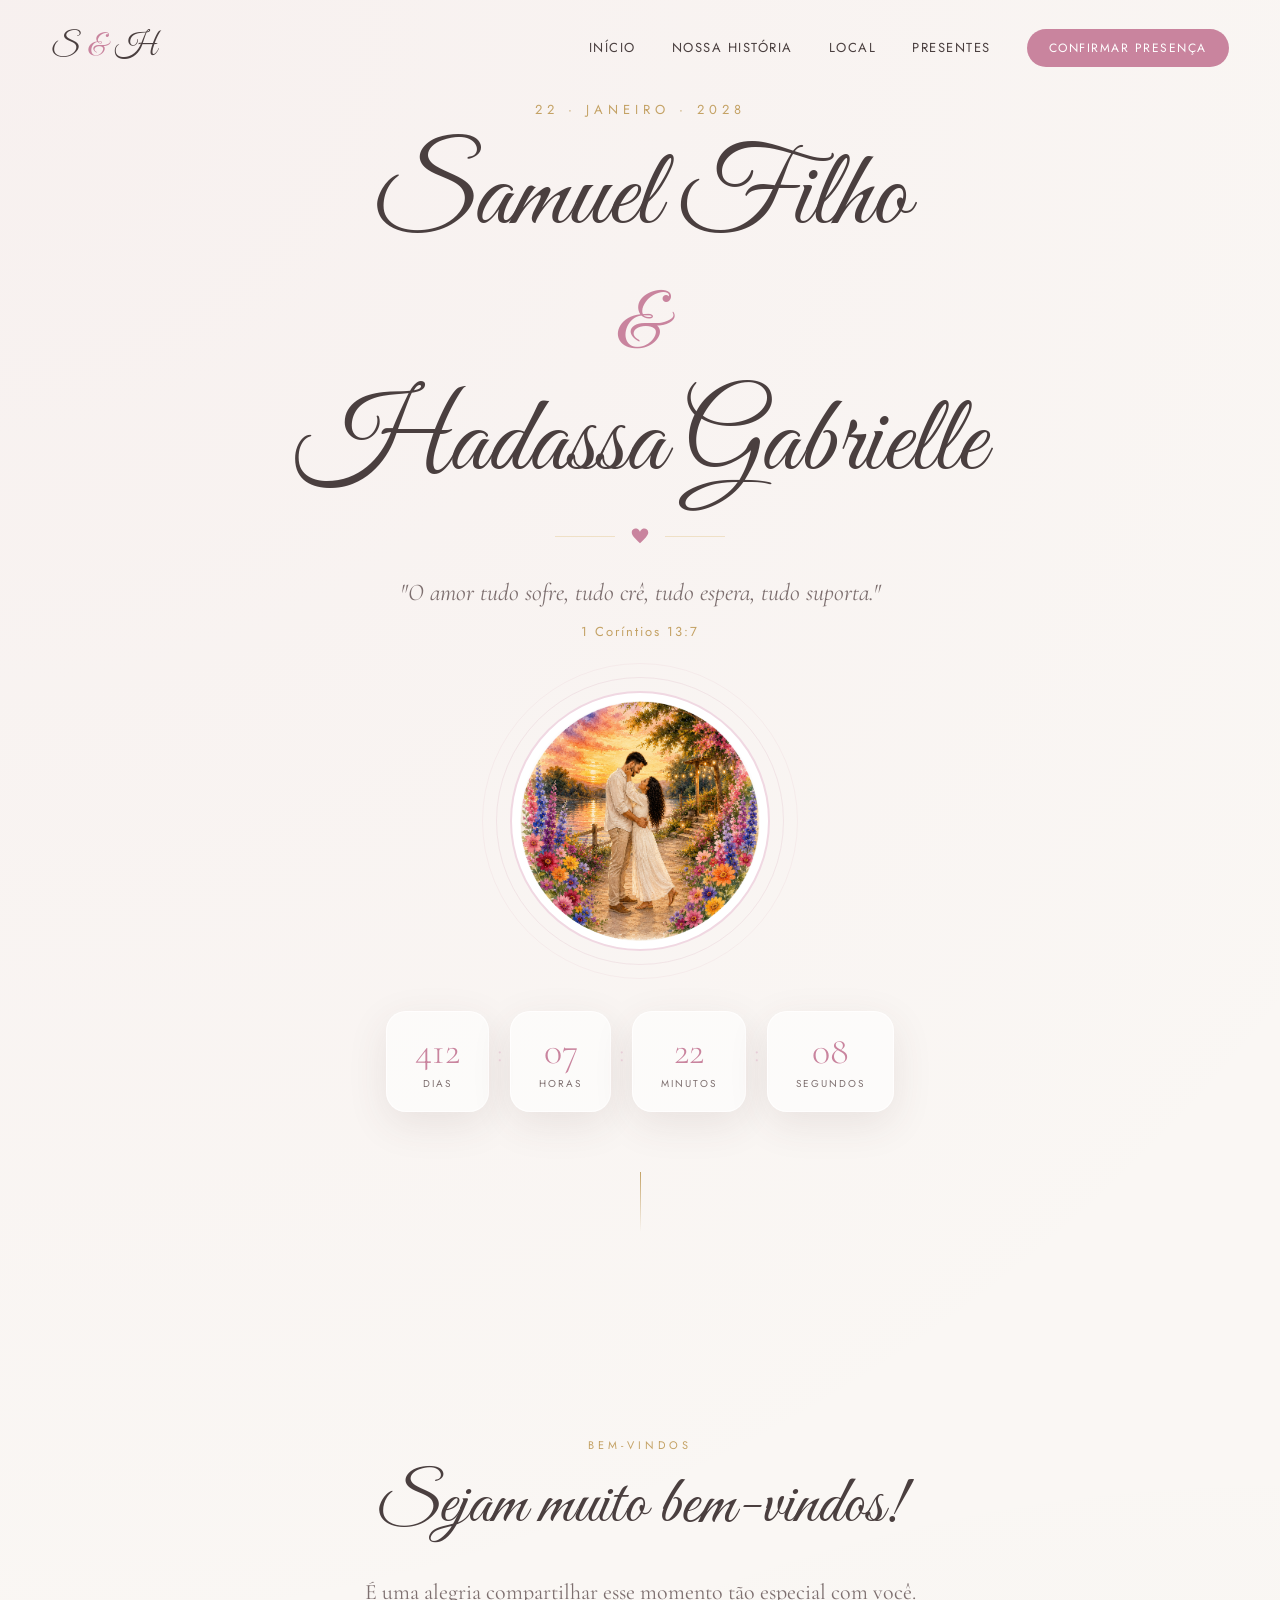
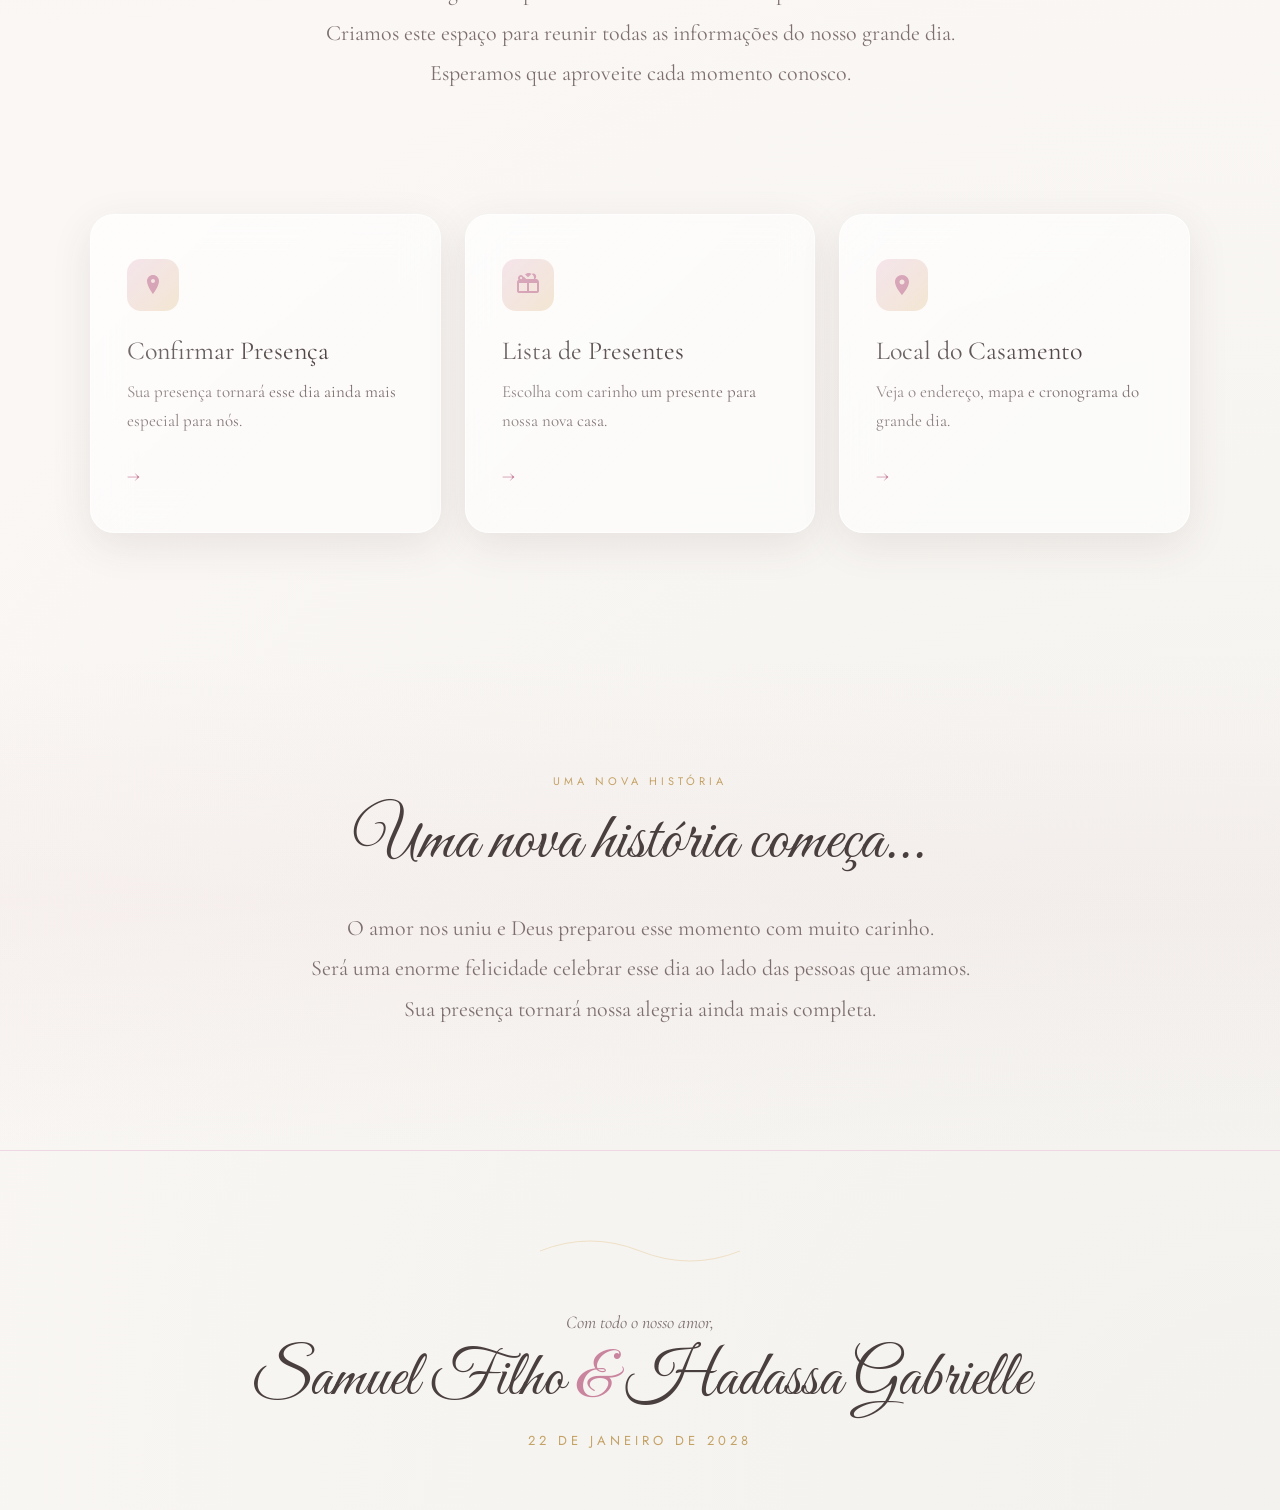
==== index.html @ ec699e52 "Enviar novo site" ====
<!DOCTYPE html>
<html lang="pt-BR">
<head>
  <meta charset="UTF-8">
  <meta name="viewport" content="width=device-width, initial-scale=1.0">
  <title>Samuel Filho & Hadassa Gabrielle · 22.01.2028</title>
  <meta name="description" content="Casamento de Samuel Filho e Hadassa Gabrielle — 22 de Janeiro de 2028">
  <link rel="preconnect" href="https://fonts.googleapis.com">
  <link rel="preconnect" href="https://fonts.gstatic.com" crossorigin>
  <link href="https://fonts.googleapis.com/css2?family=Cormorant+Garamond:ital,wght@0,300;0,400;0,500;0,600;1,300;1,400&family=Great+Vibes&family=Jost:wght@300;400;500&display=swap" rel="stylesheet">
  <link rel="stylesheet" href="style.css">
</head>
<body>

  <!-- LOADER -->
  <div id="loader">
    <div class="loader-inner">
      <svg class="loader-ring" viewBox="0 0 80 80"><circle cx="40" cy="40" r="34"/></svg>
      <div class="loader-monogram">S <span>&</span> H</div>
    </div>
  </div>

  <!-- NAV -->
  <nav id="navbar">
    <div class="nav-container">
      <div class="nav-logo">S <span>&</span> H</div>
      <ul class="nav-links">
        <li><a href="#inicio">Início</a></li>
        <li><a href="#nossa-historia">Nossa História</a></li>
        <li><a href="local.html">Local</a></li>
        <li><a href="presentes.html">Presentes</a></li>
        <li><a href="https://noivos.casar.com/samuel-e-hadassa/#/rsvp" target="_blank" class="nav-cta">Confirmar Presença</a></li>
      </ul>
      <button class="nav-toggle" id="navToggle" aria-label="Menu">
        <span></span><span></span><span></span>
      </button>
    </div>
  </nav>

  <!-- MOBILE MENU -->
  <div class="mobile-menu" id="mobileMenu">
    <a href="#inicio" onclick="closeMobile()">Início</a>
    <a href="#nossa-historia" onclick="closeMobile()">Nossa História</a>
    <a href="local.html">Local</a>
    <a href="presentes.html">Presentes</a>
    <a href="https://noivos.casar.com/samuel-e-hadassa/#/rsvp" target="_blank" class="mobile-cta">Confirmar Presença</a>
  </div>

  <!-- HERO -->
  <section class="hero" id="inicio">
    <div class="hero-bg">
      <div class="hero-petals" id="petals"></div>
    </div>
    <div class="hero-content">
      <p class="hero-eyebrow reveal">22 · Janeiro · 2028</p>
      <h1 class="hero-title reveal-delay-1">
        <span class="hero-name">Samuel Filho</span>
        <span class="amp">&</span>
        <span class="hero-name">Hadassa Gabrielle</span>
      </h1>
      <div class="hero-divider reveal-delay-2">
        <span></span><svg viewBox="0 0 24 24"><path d="M12 21.593c-5.63-5.539-11-10.297-11-14.402 0-3.791 3.068-5.191 5.281-5.191 1.312 0 4.151.501 5.719 4.457 1.59-3.968 4.464-4.447 5.726-4.447 2.54 0 5.274 1.621 5.274 5.181 0 4.069-5.136 8.625-11 14.402z"/></svg><span></span>
      </div>
      <p class="hero-verse reveal-delay-3">
        "O amor tudo sofre, tudo crê, tudo espera, tudo suporta."
      </p>
      <p class="hero-ref reveal-delay-3">1 Coríntios 13:7</p>

      <div class="hero-photo reveal-delay-2">
        <div class="photo-frame">
          <img src="assets/casal-aquarela.png" alt="Samuel e Hadassa">
        </div>
        <div class="photo-ring photo-ring-1"></div>
        <div class="photo-ring photo-ring-2"></div>
      </div>

      <div class="countdown reveal-delay-4">
        <div class="count-item">
          <span id="days">000</span>
          <small>Dias</small>
        </div>
        <div class="count-sep">:</div>
        <div class="count-item">
          <span id="hours">00</span>
          <small>Horas</small>
        </div>
        <div class="count-sep">:</div>
        <div class="count-item">
          <span id="minutes">00</span>
          <small>Minutos</small>
        </div>
        <div class="count-sep">:</div>
        <div class="count-item">
          <span id="seconds">00</span>
          <small>Segundos</small>
        </div>
      </div>

      <a href="#nossa-historia" class="scroll-hint" aria-label="Rolar para baixo">
        <div class="scroll-line"></div>
      </a>
    </div>
  </section>

  <!-- BOAS VINDAS -->
  <section class="welcome" id="nossa-historia">
    <div class="container">
      <div class="section-label reveal">Bem-vindos</div>
      <h2 class="section-title reveal">Sejam muito bem-vindos!</h2>
      <p class="section-text reveal">
        É uma alegria compartilhar esse momento tão especial com você.<br>
        Criamos este espaço para reunir todas as informações do nosso grande dia.<br>
        Esperamos que aproveite cada momento conosco.
      </p>
    </div>
  </section>

  <!-- CARDS -->
  <section class="cards-section">
    <div class="container">
      <div class="cards-grid">

        <a href="https://noivos.casar.com/samuel-e-hadassa/#/rsvp" target="_blank" class="glass-card reveal">
          <div class="glass-card-icon">
            <svg viewBox="0 0 24 24"><path d="M12 2C8.686 2 6 4.686 6 8c0 5.25 6 13 6 13s6-7.75 6-13c0-3.314-2.686-6-6-6zm0 8c-1.104 0-2-.896-2-2s.896-2 2-2 2 .896 2 2-.896 2-2 2z"/></svg>
          </div>
          <h3>Confirmar Presença</h3>
          <p>Sua presença tornará esse dia ainda mais especial para nós.</p>
          <div class="glass-card-arrow">→</div>
        </a>

        <a href="presentes.html" class="glass-card reveal">
          <div class="glass-card-icon">
            <svg viewBox="0 0 24 24"><path d="M20 6h-2.18c.07-.44.18-.88.18-1.36C18 2.533 15.467 0 12.727 0c-1.364 0-2.636.545-3.636 1.455L12 4.364l2.909-2.909c.636-.636 1.545-1 2.455-.909 1.727.182 3 1.636 2.818 3.455-.09.909-.546 1.636-1.182 2H10.2C9.6 5.2 9 4.8 8.4 4.2L7.2 3.6C6.8 2.8 6 2 5.091 2 3.364 2 2 3.364 2 5.091c0 .636.182 1.182.545 1.636C1.636 7.273 1 8.182 1 9.273V18c0 1.1.9 2 2 2h18c1.1 0 2-.9 2-2V9.273c0-1.6-1.273-3.09-3-3.273zM5.091 4c.636 0 1.09.455 1.09 1.09S5.727 6.18 5.09 6.18 4 5.727 4 5.09 4.455 4 5.09 4zM11 18H3v-8h8v8zm10 0h-8v-8h8v8z"/></svg>
          </div>
          <h3>Lista de Presentes</h3>
          <p>Escolha com carinho um presente para nossa nova casa.</p>
          <div class="glass-card-arrow">→</div>
        </a>

        <a href="local.html" class="glass-card reveal">
          <div class="glass-card-icon">
            <svg viewBox="0 0 24 24"><path d="M12 2C8.13 2 5 5.13 5 9c0 5.25 7 13 7 13s7-7.75 7-13c0-3.87-3.13-7-7-7zm0 9.5c-1.38 0-2.5-1.12-2.5-2.5s1.12-2.5 2.5-2.5 2.5 1.12 2.5 2.5-1.12 2.5-2.5 2.5z"/></svg>
          </div>
          <h3>Local do Casamento</h3>
          <p>Veja o endereço, mapa e cronograma do grande dia.</p>
          <div class="glass-card-arrow">→</div>
        </a>

      </div>
    </div>
  </section>

  <!-- MENSAGEM FINAL -->
  <section class="message-section">
    <div class="container">
      <div class="message-inner reveal">
        <div class="section-label">Uma nova história</div>
        <h2 class="section-title">Uma nova história começa...</h2>
        <p class="section-text">
          O amor nos uniu e Deus preparou esse momento com muito carinho.<br>
          Será uma enorme felicidade celebrar esse dia ao lado das pessoas que amamos.<br>
          Sua presença tornará nossa alegria ainda mais completa.
        </p>
      </div>
    </div>
  </section>

  <!-- FOOTER -->
  <footer class="site-footer">
    <div class="footer-ornament">
      <svg viewBox="0 0 200 40" preserveAspectRatio="none"><path d="M0 20 Q50 0 100 20 Q150 40 200 20" stroke="currentColor" fill="none" stroke-width="1"/></svg>
    </div>
    <div class="container">
      <p class="footer-love">Com todo o nosso amor,</p>
      <h2 class="footer-names">
        Samuel Filho <span>&</span> Hadassa Gabrielle
      </h2>
      <p class="footer-date">22 de Janeiro de 2028</p>
    </div>
  </footer>

  <!-- BACK TO TOP -->
  <button id="topButton" aria-label="Voltar ao topo">
    <svg viewBox="0 0 24 24"><path d="M7.41 15.41L12 10.83l4.59 4.58L18 14l-6-6-6 6z"/></svg>
  </button>

  <script src="script.js"></script>
</body>
</html>
---- style.css ----
/* ================================================
   SAMUEL FILHO & HADASSA GABRIELLE
   Design: Premium Wedding — Glass Nav Edition
   Palette: Ivory · Blush · Champagne · Sage
================================================ */

:root {
  --ivory:    #faf7f4;
  --blush:    #c9849e;
  --blush-lt: #f0d8e2;
  --champ:    #c4a265;
  --champ-lt: #efe0c6;
  --sage:     #7a9e8e;
  --text:     #4a3f3f;
  --text-lt:  #7d6f6f;
  --white:    #ffffff;
  --shadow-s: 0 4px 20px rgba(90,60,60,.07);
  --shadow-m: 0 12px 40px rgba(90,60,60,.10);
  --shadow-l: 0 24px 60px rgba(90,60,60,.14);
  --glass-bg: rgba(255,255,255,.55);
  --glass-bd: rgba(255,255,255,.75);
  --blur: blur(18px);
  --r: 20px;
  --font-display: 'Great Vibes', cursive;
  --font-serif:   'Cormorant Garamond', serif;
  --font-sans:    'Jost', sans-serif;
}

*, *::before, *::after { margin:0; padding:0; box-sizing:border-box; }
html { scroll-behavior:smooth; }

body {
  background: var(--ivory);
  background-image:
    radial-gradient(circle at 0% 0%, rgba(201,132,158,.06) 0%, transparent 50%),
    radial-gradient(circle at 100% 100%, rgba(122,158,142,.06) 0%, transparent 50%);
  font-family: var(--font-serif);
  color: var(--text);
  overflow-x: hidden;
}

.container { width:92%; max-width:1100px; margin:auto; }

/* ──────────────── SCROLLBAR ──────────────── */
::-webkit-scrollbar { width:6px; }
::-webkit-scrollbar-track { background:var(--ivory); }
::-webkit-scrollbar-thumb { background:var(--blush); border-radius:6px; }

/* ──────────────── LOADER ──────────────── */
#loader {
  position: fixed;
  inset: 0;
  background: var(--ivory);
  display: flex;
  align-items: center;
  justify-content: center;
  z-index: 99999;
  transition: opacity .7s ease, visibility .7s ease;
}
#loader.hidden { opacity:0; visibility:hidden; }

.loader-inner { position:relative; display:flex; align-items:center; justify-content:center; }

.loader-ring {
  position: absolute;
  width: 100px;
  height: 100px;
  animation: spin 2s linear infinite;
}
.loader-ring circle {
  fill: none;
  stroke: var(--blush);
  stroke-width: 1.5;
  stroke-dasharray: 130;
  stroke-dashoffset: 100;
  stroke-linecap: round;
}
@keyframes spin { to { transform:rotate(360deg); } }

.loader-monogram {
  font-family: var(--font-display);
  font-size: 28px;
  color: var(--text);
  letter-spacing: 2px;
}
.loader-monogram span { color:var(--blush); }

/* ──────────────── NAV ──────────────── */
#navbar {
  position: fixed;
  top: 0;
  left: 0;
  right: 0;
  z-index: 1000;
  padding: 28px 0;
  transition: padding .4s ease, background .4s ease, backdrop-filter .4s ease, box-shadow .4s ease, border-bottom .4s ease;
}
#navbar.scrolled {
  padding: 14px 0;
  background: rgba(250,247,244,.72);
  backdrop-filter: var(--blur);
  -webkit-backdrop-filter: var(--blur);
  border-bottom: 1px solid rgba(201,132,158,.15);
  box-shadow: 0 2px 24px rgba(90,60,60,.08);
}

.nav-container {
  width:92%; max-width:1200px; margin:auto;
  display:flex; align-items:center; justify-content:space-between;
}
.nav-logo {
  font-family: var(--font-display);
  font-size: 30px;
  color: var(--text);
  letter-spacing: 2px;
  text-decoration: none;
  transition: color .3s;
}
.nav-logo span { color:var(--blush); }

.nav-links {
  list-style: none;
  display: flex;
  align-items: center;
  gap: 36px;
}
.nav-links a {
  font-family: var(--font-sans);
  font-size: 13px;
  font-weight: 400;
  letter-spacing: 1.5px;
  text-transform: uppercase;
  text-decoration: none;
  color: var(--text);
  transition: color .3s;
  position: relative;
}
.nav-links a::after {
  content:'';
  position:absolute;
  left:0; bottom:-3px;
  width:0; height:1px;
  background:var(--blush);
  transition:width .3s;
}
.nav-links a:hover::after { width:100%; }
.nav-links a:hover { color:var(--blush); }

.nav-cta {
  background: var(--blush) !important;
  color: white !important;
  padding: 10px 22px;
  border-radius: 50px;
  font-size: 12px !important;
  letter-spacing: 1.5px;
  transition: background .3s, transform .3s, box-shadow .3s !important;
}
.nav-cta::after { display:none !important; }
.nav-cta:hover {
  background: #b06f88 !important;
  transform: translateY(-2px) !important;
  box-shadow: 0 8px 24px rgba(201,132,158,.35) !important;
}

.nav-toggle {
  display: none;
  flex-direction: column;
  gap: 5px;
  background: none;
  border: none;
  cursor: pointer;
  padding: 4px;
}
.nav-toggle span {
  display:block; width:24px; height:1.5px; background:var(--text);
  transition:.3s; transform-origin:center;
}
.nav-toggle.open span:nth-child(1) { transform:translateY(6.5px) rotate(45deg); }
.nav-toggle.open span:nth-child(2) { opacity:0; }
.nav-toggle.open span:nth-child(3) { transform:translateY(-6.5px) rotate(-45deg); }

/* Mobile menu */
.mobile-menu {
  position: fixed;
  inset: 0;
  background: rgba(250,247,244,.97);
  backdrop-filter: var(--blur);
  z-index: 999;
  display: flex;
  flex-direction: column;
  align-items: center;
  justify-content: center;
  gap: 36px;
  opacity: 0;
  visibility: hidden;
  transition: .4s;
}
.mobile-menu.open { opacity:1; visibility:visible; }
.mobile-menu a {
  font-family: var(--font-display);
  font-size: 42px;
  color: var(--text);
  text-decoration: none;
  transition: color .3s;
}
.mobile-menu a:hover { color:var(--blush); }
.mobile-cta {
  font-family: var(--font-sans) !important;
  font-size: 14px !important;
  letter-spacing: 2px;
  text-transform: uppercase;
  background: var(--blush);
  color: white !important;
  padding: 14px 32px;
  border-radius: 50px;
}

/* ──────────────── HERO ──────────────── */
.hero {
  min-height: 100vh;
  display: flex;
  align-items: center;
  justify-content: center;
  text-align: center;
  position: relative;
  overflow: hidden;
  padding: 100px 0 80px;
}

.hero-bg {
  position: absolute;
  inset: 0;
  pointer-events: none;
  overflow: hidden;
}

/* Falling petals */
.petal {
  position: absolute;
  width: 8px;
  height: 8px;
  background: var(--blush-lt);
  border-radius: 50% 0 50% 0;
  opacity: 0;
  animation: petalFall linear infinite;
}
@keyframes petalFall {
  0%   { transform:translateY(-20px) rotate(0deg); opacity:.6; }
  100% { transform:translateY(100vh) rotate(720deg); opacity:0; }
}

.hero-content { position:relative; z-index:1; width:92%; max-width:700px; }

.hero-eyebrow {
  font-family: var(--font-sans);
  font-size: 13px;
  font-weight: 400;
  letter-spacing: 5px;
  text-transform: uppercase;
  color: var(--champ);
  margin-bottom: 24px;
}

.hero-title {
  font-family: var(--font-display);
  font-size: clamp(60px, 10vw, 110px);
  font-weight: normal;
  line-height: 1;
  color: var(--text);
  margin-bottom: 28px;
  display: inline-flex;
  flex-direction: column;
  align-items: center;
  gap: 0.2em;
  text-align: center;
}
.hero-title .amp {
  font-size: .7em;
  color: var(--blush);
  line-height: 1;
  margin: 0.18em 0 0.02em;
}

.hero-divider {
  display: flex;
  align-items: center;
  justify-content: center;
  gap: 16px;
  margin-bottom: 28px;
  color: var(--champ);
}
.hero-divider span { display:block; width:60px; height:1px; background:var(--champ-lt); }
.hero-divider svg { width:18px; height:18px; fill:var(--blush); }

.hero-verse {
  font-size: clamp(18px, 2.5vw, 24px);
  font-style: italic;
  line-height: 1.7;
  color: var(--text-lt);
  max-width:560px;
  margin:0 auto 8px;
}
.hero-ref {
  font-family: var(--font-sans);
  font-size: 13px;
  letter-spacing: 2px;
  color: var(--champ);
  margin-bottom: 50px;
}

.hero-photo {
  position: relative;
  width: 260px;
  height: 260px;
  margin: 0 auto 60px;
}
.photo-frame {
  width: 100%;
  height: 100%;
  border-radius: 50%;
  overflow: hidden;
  border: 2px solid var(--blush-lt);
  background: var(--white);
  padding: 8px;
  animation: float 7s ease-in-out infinite;
}
.photo-frame img { width:100%; height:100%; object-fit:cover; border-radius:50%; display:block; }
.photo-ring {
  position: absolute;
  border-radius: 50%;
  border: 1px solid var(--blush);
  opacity: .15;
  animation: ringPulse 4s ease-in-out infinite;
}
.photo-ring-1 { inset:-14px; animation-delay:0s; }
.photo-ring-2 { inset:-28px; animation-delay:1s; opacity:.08; }

@keyframes float { 0%,100%{transform:translateY(0)} 50%{transform:translateY(-14px)} }
@keyframes ringPulse { 0%,100%{opacity:.15} 50%{opacity:.25} }

/* COUNTDOWN */
.countdown {
  display: flex;
  align-items: center;
  justify-content: center;
  gap: 0;
  margin-bottom: 60px;
}
.count-item {
  background: var(--glass-bg);
  backdrop-filter: var(--blur);
  -webkit-backdrop-filter: var(--blur);
  border: 1px solid var(--glass-bd);
  border-radius: var(--r);
  padding: 20px 28px;
  min-width: 90px;
  box-shadow: var(--shadow-m);
  transition: transform .35s;
}
.count-item:hover { transform:translateY(-6px); }
.count-item span {
  display: block;
  font-family: var(--font-serif);
  font-size: 38px;
  font-weight: 300;
  color: var(--blush);
  line-height: 1;
}
.count-item small {
  display: block;
  font-family: var(--font-sans);
  font-size: 10px;
  letter-spacing: 2px;
  text-transform: uppercase;
  color: var(--text-lt);
  margin-top: 6px;
}
.count-sep {
  font-size: 28px;
  color: var(--blush-lt);
  padding: 0 8px;
  margin-bottom: 20px;
  font-weight: 300;
}

.scroll-hint {
  display: inline-flex;
  flex-direction: column;
  align-items: center;
  text-decoration: none;
  color: var(--champ);
}
.scroll-line {
  width: 1px;
  height: 60px;
  background: linear-gradient(to bottom, var(--champ), transparent);
  animation: scrollPulse 2.5s ease-in-out infinite;
}
@keyframes scrollPulse {
  0%,100%{opacity:.4; transform:scaleY(1)}
  50%{opacity:1; transform:scaleY(.85)}
}

/* ──────────────── SECTIONS ──────────────── */
.section-label {
  font-family: var(--font-sans);
  font-size: 11px;
  letter-spacing: 4px;
  text-transform: uppercase;
  color: var(--champ);
  margin-bottom: 16px;
}
.section-title {
  font-family: var(--font-display);
  font-size: clamp(42px, 6vw, 68px);
  font-weight: normal;
  color: var(--text);
  margin-bottom: 28px;
  line-height: 1.1;
}
.section-text {
  font-size: clamp(18px, 2vw, 22px);
  line-height: 1.85;
  color: var(--text-lt);
  max-width: 680px;
}

/* WELCOME */
.welcome {
  padding: 120px 0;
  text-align: center;
}
.welcome .container {
  display: flex;
  flex-direction: column;
  align-items: center;
}

/* ──────────────── GLASS CARDS ──────────────── */
.cards-section { padding: 0 0 120px; }

.cards-grid {
  display: grid;
  grid-template-columns: repeat(3,1fr);
  gap: 24px;
}

.glass-card {
  position: relative;
  background: var(--glass-bg);
  backdrop-filter: var(--blur);
  -webkit-backdrop-filter: var(--blur);
  border: 1px solid var(--glass-bd);
  border-radius: 24px;
  padding: 44px 36px;
  text-decoration: none;
  color: var(--text);
  box-shadow: var(--shadow-m);
  transition: transform .4s ease, box-shadow .4s ease;
  overflow: hidden;
}
.glass-card::before {
  content:'';
  position:absolute;
  inset:0;
  border-radius:24px;
  background:linear-gradient(135deg, rgba(255,255,255,.4) 0%, transparent 60%);
  pointer-events:none;
}
.glass-card:hover {
  transform: translateY(-10px);
  box-shadow: var(--shadow-l);
}

.glass-card-icon {
  width: 52px;
  height: 52px;
  background: linear-gradient(135deg, var(--blush-lt), var(--champ-lt));
  border-radius: 14px;
  display: flex;
  align-items: center;
  justify-content: center;
  margin-bottom: 24px;
}
.glass-card-icon svg {
  width: 24px;
  height: 24px;
  fill: var(--blush);
}

.glass-card h3 {
  font-size: 26px;
  font-weight: 400;
  margin-bottom: 12px;
  color: var(--text);
}
.glass-card p {
  font-size: 17px;
  line-height: 1.7;
  color: var(--text-lt);
  margin-bottom: 28px;
}
.glass-card-arrow {
  font-size: 20px;
  color: var(--blush);
  transition: transform .3s;
}
.glass-card:hover .glass-card-arrow { transform:translateX(6px); }

/* ──────────────── MESSAGE ──────────────── */
.message-section {
  padding: 120px 0;
  background: linear-gradient(180deg, transparent, rgba(201,132,158,.06), transparent);
  text-align: center;
}
.message-section .container {
  display: flex;
  flex-direction: column;
  align-items: center;
}
.message-inner { display:flex; flex-direction:column; align-items:center; }

/* ──────────────── FOOTER ──────────────── */
.site-footer {
  padding: 80px 0 60px;
  text-align: center;
  position: relative;
  border-top: 1px solid var(--blush-lt);
}
.footer-ornament {
  width: 200px;
  height: 40px;
  margin: 0 auto 40px;
  color: var(--champ-lt);
}
.footer-love {
  font-size: 18px;
  color: var(--text-lt);
  margin-bottom: 12px;
  font-style: italic;
}
.footer-names {
  font-family: var(--font-display);
  font-size: clamp(38px, 6vw, 64px);
  font-weight: normal;
  color: var(--text);
  margin-bottom: 16px;
  line-height: 1.1;
}
.footer-names span { color:var(--blush); }
.footer-date {
  font-family: var(--font-sans);
  font-size: 13px;
  letter-spacing: 4px;
  text-transform: uppercase;
  color: var(--champ);
}

/* ──────────────── TOP BUTTON ──────────────── */
#topButton {
  position: fixed;
  right: 30px;
  bottom: 30px;
  width: 48px;
  height: 48px;
  background: var(--blush);
  border: none;
  border-radius: 50%;
  display: flex;
  align-items: center;
  justify-content: center;
  cursor: pointer;
  opacity: 0;
  pointer-events: none;
  transform: translateY(10px);
  transition: .35s;
  box-shadow: 0 8px 24px rgba(201,132,158,.35);
  z-index: 900;
}
#topButton.visible { opacity:1; pointer-events:auto; transform:translateY(0); }
#topButton:hover { transform:translateY(-4px); box-shadow:0 12px 32px rgba(201,132,158,.45); }
#topButton svg { width:22px; height:22px; fill:white; }

/* ──────────────── SUBPAGES ──────────────── */
.hero-small {
  padding: 160px 0 80px;
  text-align: center;
  min-height: 40vh;
  display: flex;
  align-items: center;
  justify-content: center;
  background:
    radial-gradient(circle at 20% 50%, rgba(201,132,158,.06) 0%, transparent 50%),
    radial-gradient(circle at 80% 50%, rgba(196,162,101,.05) 0%, transparent 50%);
}
.hero-small h1 {
  font-family: var(--font-display);
  font-size: clamp(50px, 8vw, 88px);
  font-weight: normal;
  color: var(--text);
  margin-bottom: 20px;
}
.hero-small p {
  font-size: 20px;
  color: var(--text-lt);
  font-style: italic;
  max-width: 500px;
  margin: 0 auto;
  line-height: 1.7;
}

/* GIFT GRID */
.gift-section { padding: 80px 0 120px; }
.gift-grid {
  display: grid;
  grid-template-columns: repeat(auto-fit, minmax(280px, 1fr));
  gap: 28px;
}
.gift-card {
  background: var(--glass-bg);
  backdrop-filter: var(--blur);
  -webkit-backdrop-filter: var(--blur);
  border: 1px solid var(--glass-bd);
  border-radius: 24px;
  padding: 28px;
  text-align: center;
  box-shadow: var(--shadow-m);
  transition: transform .35s, box-shadow .35s;
}
.gift-card:hover { transform:translateY(-8px); box-shadow:var(--shadow-l); }
.gift-card img {
  width:100%; height:200px; object-fit:cover;
  border-radius:16px; margin-bottom:20px;
}
.gift-card h2 { font-size:28px; font-weight:400; margin-bottom:6px; }
.gift-card h3 { color:var(--champ); font-size:22px; margin-bottom:20px; }
.gift-btn {
  background: var(--blush);
  color: white;
  border: none;
  padding: 12px 32px;
  border-radius: 50px;
  font-family: var(--font-sans);
  font-size: 13px;
  letter-spacing: 1.5px;
  text-transform: uppercase;
  cursor: pointer;
  transition: .3s;
}
.gift-btn:hover { background:#b06f88; transform:translateY(-3px); box-shadow:0 10px 28px rgba(201,132,158,.35); }

/* MODAL */
#modalGift {
  display: none;
  position: fixed;
  inset: 0;
  background: rgba(74,63,63,.5);
  backdrop-filter: var(--blur);
  justify-content: center;
  align-items: center;
  z-index: 99999;
}
.modal-content {
  background: var(--white);
  border-radius: 28px;
  padding: 44px;
  width: 90%;
  max-width: 480px;
  text-align: center;
  position: relative;
  box-shadow: var(--shadow-l);
  animation: modalIn .4s ease;
}
@keyframes modalIn { from{transform:scale(.92);opacity:0} to{transform:scale(1);opacity:1} }
.modal-content img { width:200px; margin:20px auto; display:block; }
.modal-content h2 { font-size:32px; font-weight:400; margin-bottom:6px; }
.modal-content h3 { color:var(--champ); font-size:22px; margin-bottom:20px; }
.modal-content textarea {
  width:100%; height:80px; margin-bottom:16px;
  border:1px solid var(--blush-lt); border-radius:12px; padding:12px;
  font-family:var(--font-sans); font-size:13px; resize:none;
}
.close {
  position:absolute; right:20px; top:16px;
  font-size:28px; cursor:pointer; color:var(--text-lt);
  line-height:1; transition:color .2s;
}
.close:hover { color:var(--blush); }

/* LOCATION */
.location-section { padding: 80px 0 120px; }
.location-card {
  display: grid;
  grid-template-columns: 1fr 1fr;
  gap: 50px;
  align-items: center;
  background: var(--glass-bg);
  backdrop-filter: var(--blur);
  -webkit-backdrop-filter: var(--blur);
  border: 1px solid var(--glass-bd);
  border-radius: 28px;
  padding: 44px;
  box-shadow: var(--shadow-m);
}
.location-card img {
  width:100%; border-radius:20px;
  height:420px; object-fit:cover;
}
.location-info h2 {
  font-family: var(--font-display);
  font-size: 44px; font-weight:normal;
  color:var(--text); margin-bottom:12px;
}
.location-info > p { font-size:19px; line-height:1.8; color:var(--text-lt); margin-bottom:28px; }
.timeline { display:grid; gap:14px; margin-bottom:28px; }
.timeline-item {
  background: var(--white);
  border-radius: 14px;
  padding: 16px 20px;
  display: flex;
  align-items: center;
  gap: 14px;
  box-shadow: var(--shadow-s);
}
.timeline-item .t-icon { font-size:22px; }
.timeline-item h3 { font-size:20px; font-weight:400; }
.timeline-item p { font-size:16px; color:var(--text-lt); }

.maps-button {
  display: inline-flex;
  align-items: center;
  gap: 8px;
  background: var(--blush);
  color: white;
  padding: 14px 32px;
  border-radius: 50px;
  text-decoration: none;
  font-family: var(--font-sans);
  font-size: 13px;
  letter-spacing: 1.5px;
  text-transform: uppercase;
  transition: .35s;
}
.maps-button:hover { background:#b06f88; transform:translateY(-3px); box-shadow:0 10px 28px rgba(201,132,158,.35); }

/* TIPS */
.tips-section { padding: 0 0 120px; }
.tips-section h2 {
  font-family: var(--font-display);
  font-size: 56px; font-weight:normal;
  text-align:center; margin-bottom:48px;
}
.tips-grid {
  display: grid;
  grid-template-columns: repeat(3,1fr);
  gap: 24px;
}
.tip {
  background: var(--glass-bg);
  backdrop-filter: var(--blur);
  -webkit-backdrop-filter: var(--blur);
  border: 1px solid var(--glass-bd);
  border-radius: 22px;
  padding: 36px;
  text-align:center;
  box-shadow: var(--shadow-s);
}
.tip h3 { font-size:24px; margin-bottom:14px; }
.tip p { font-size:18px; line-height:1.7; color:var(--text-lt); }

.back-home {
  text-align:center; padding:40px 0 80px;
}
.back-home a {
  font-family: var(--font-sans);
  font-size:13px;
  letter-spacing:2px;
  text-transform:uppercase;
  text-decoration:none;
  color:var(--blush);
  transition:opacity .3s;
}
.back-home a:hover { opacity:.7; }

/* ──────────────── REVEAL ANIMATIONS ──────────────── */
.reveal, .reveal-delay-1, .reveal-delay-2, .reveal-delay-3, .reveal-delay-4 {
  opacity: 0;
  transform: translateY(32px);
  transition: opacity .9s ease, transform .9s ease;
}
.reveal-delay-1 { transition-delay:.15s; }
.reveal-delay-2 { transition-delay:.3s; }
.reveal-delay-3 { transition-delay:.45s; }
.reveal-delay-4 { transition-delay:.6s; }
.in-view {
  opacity: 1 !important;
  transform: translateY(0) !important;
}

/* Hero immediate reveal */
.hero .reveal,
.hero .reveal-delay-1,
.hero .reveal-delay-2,
.hero .reveal-delay-3,
.hero .reveal-delay-4 {
  animation: heroReveal .9s ease forwards;
}
.hero .reveal-delay-1 { animation-delay:.15s; }
.hero .reveal-delay-2 { animation-delay:.3s; }
.hero .reveal-delay-3 { animation-delay:.45s; }
.hero .reveal-delay-4 { animation-delay:.6s; }
@keyframes heroReveal {
  from { opacity:0; transform:translateY(32px); }
  to   { opacity:1; transform:translateY(0); }
}

/* ──────────────── RESPONSIVE ──────────────── */
@media(max-width:900px){
  .nav-links { display:none; }
  .nav-toggle { display:flex; }
  .cards-grid { grid-template-columns:1fr; }
  .location-card { grid-template-columns:1fr; }
  .location-card img { height:260px; }
  .tips-grid { grid-template-columns:1fr; }
  .count-item { padding:16px 18px; min-width:72px; }
  .count-item span { font-size:28px; }
  .count-sep { padding:0 4px; font-size:22px; }
}
@media(max-width:600px){
  .countdown { gap:0; }
  .count-item { padding:12px 12px; min-width:60px; }
  .hero-photo { width:200px; height:200px; }
}
@media(prefers-reduced-motion:reduce){
  *, *::before, *::after { animation-duration:.01ms !important; transition-duration:.01ms !important; }
}
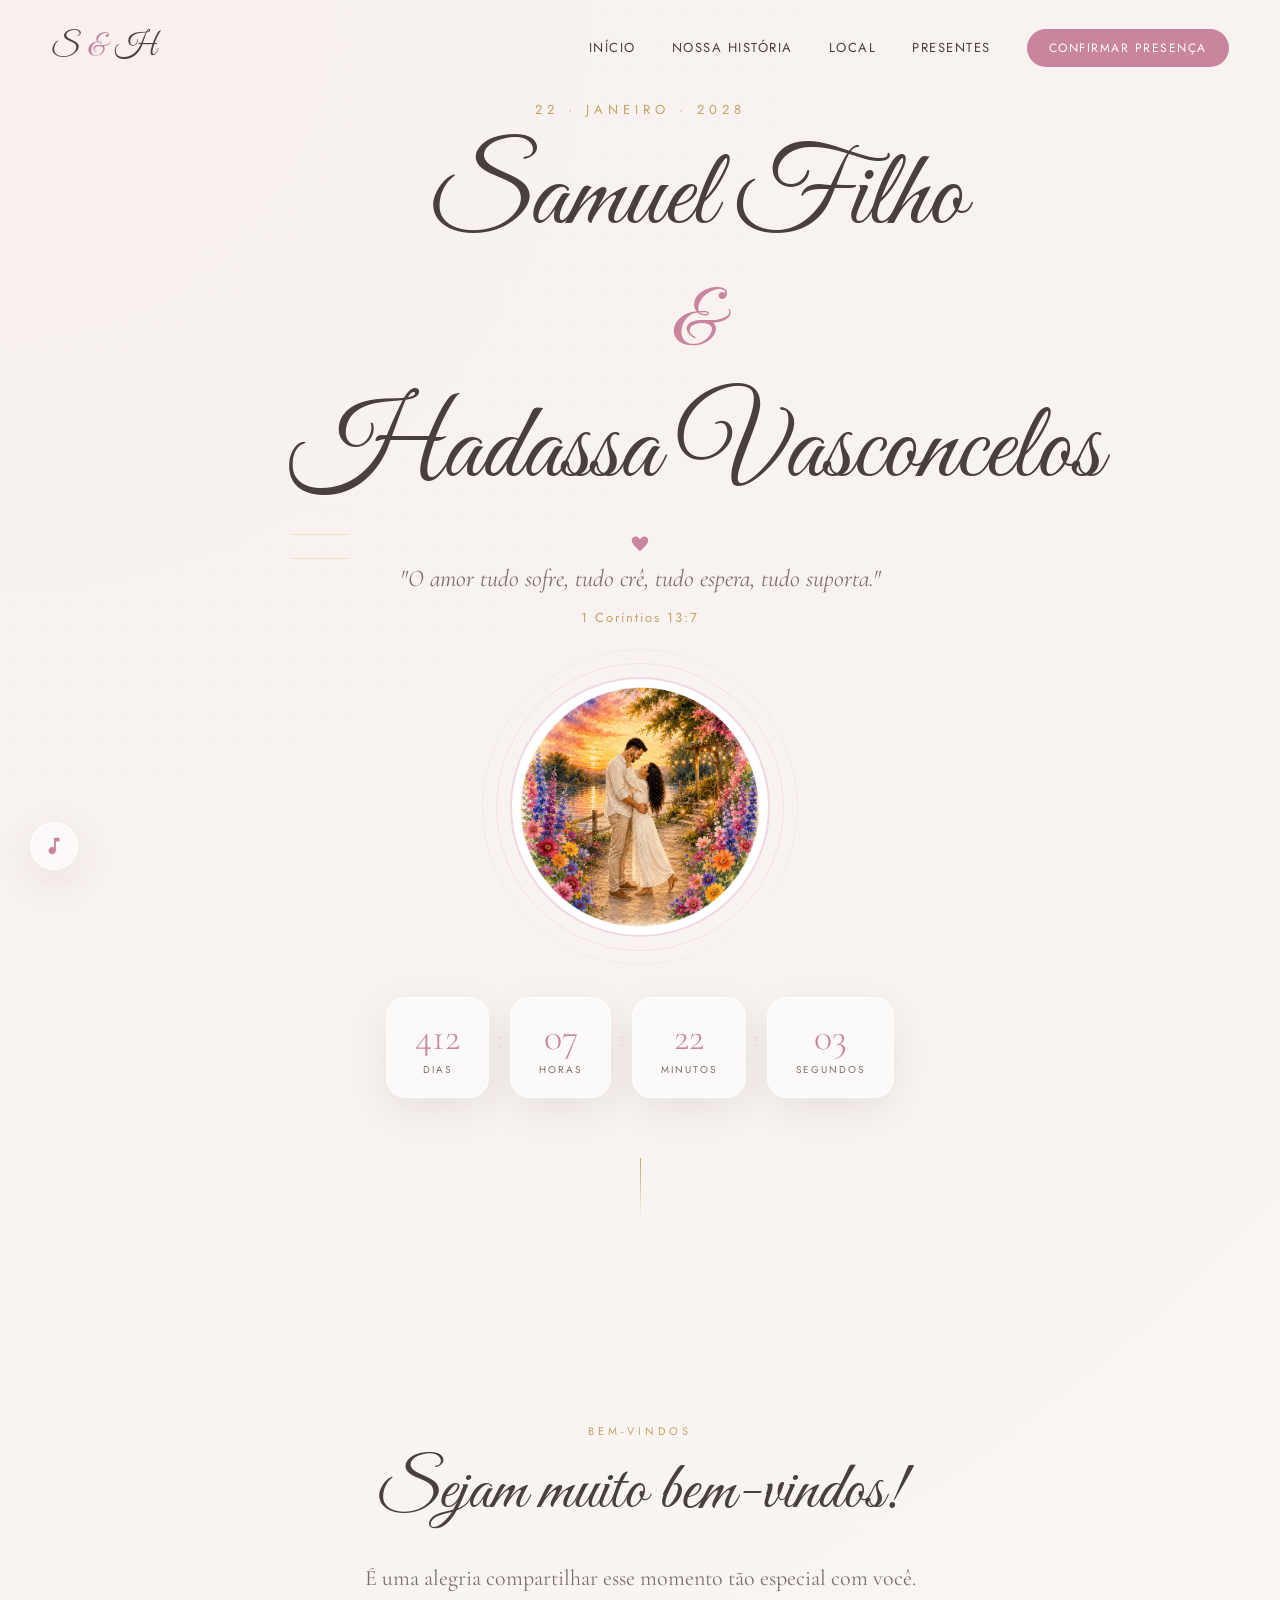
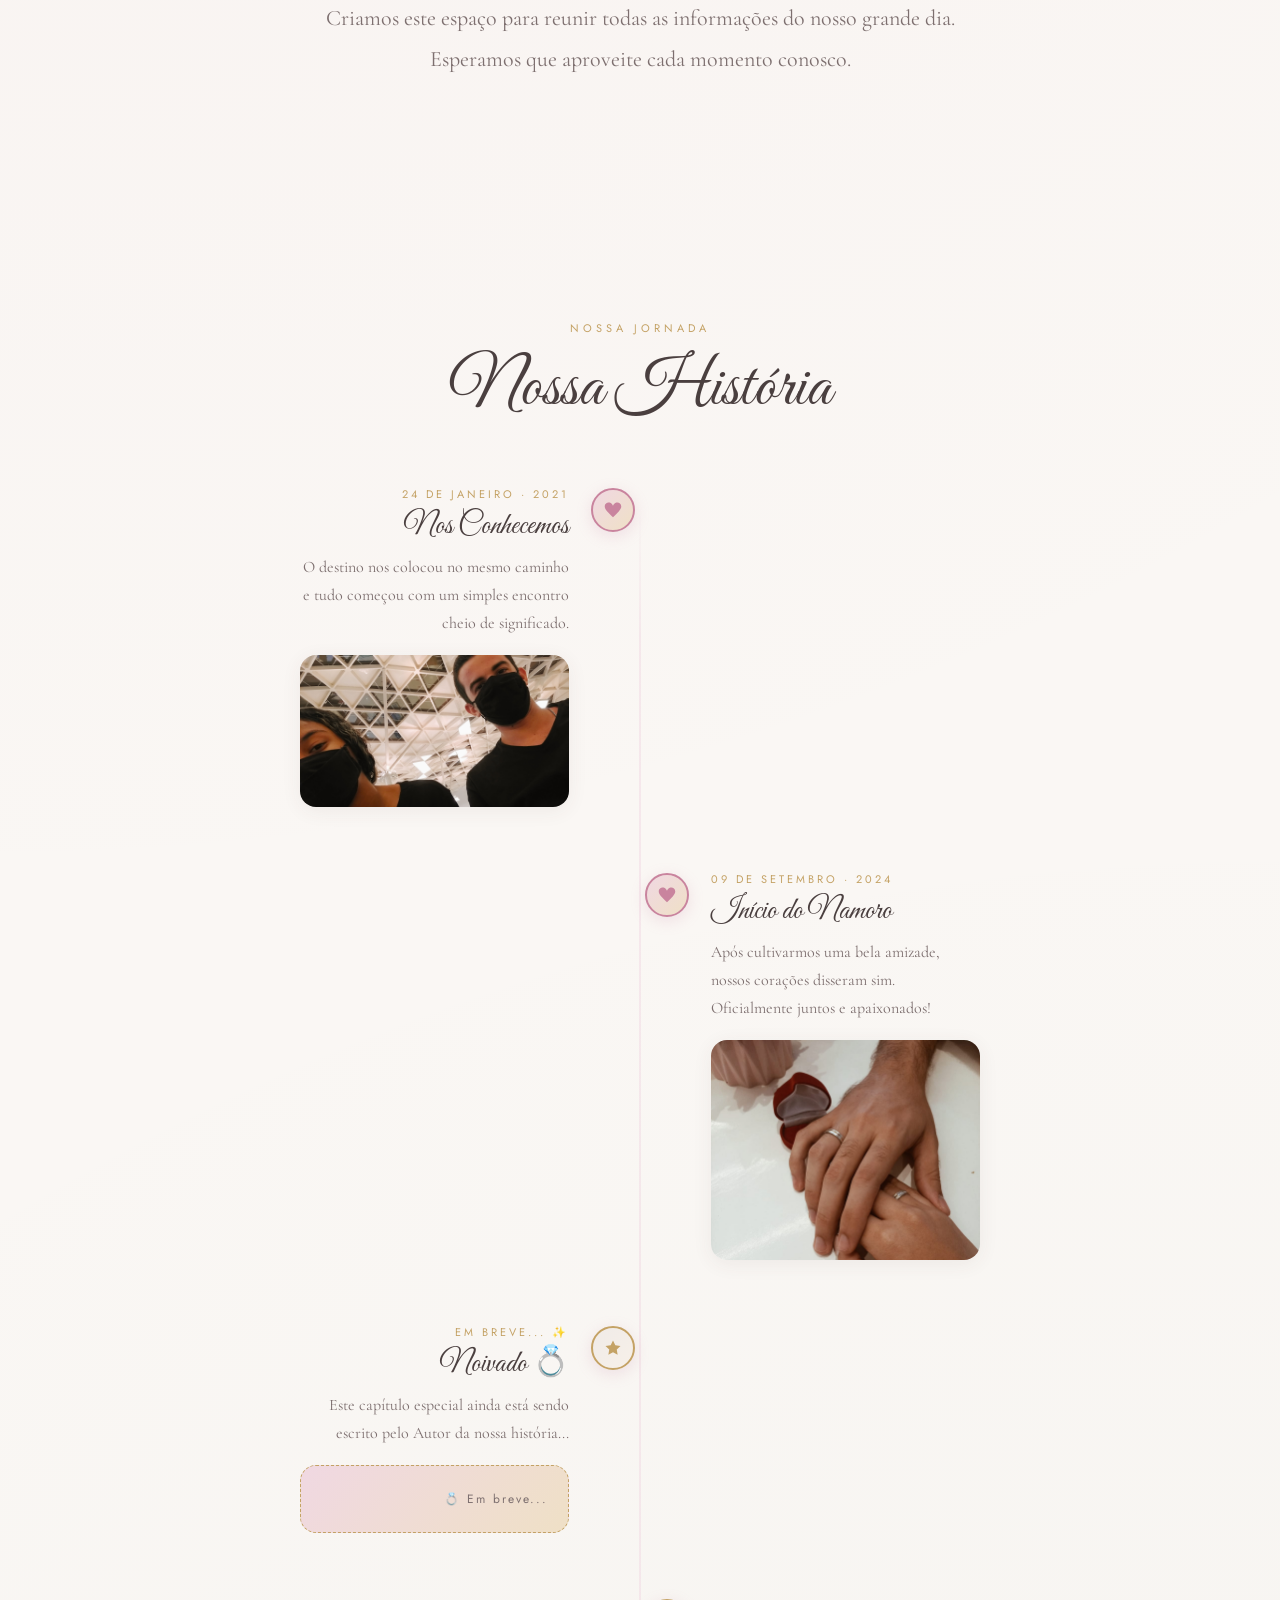
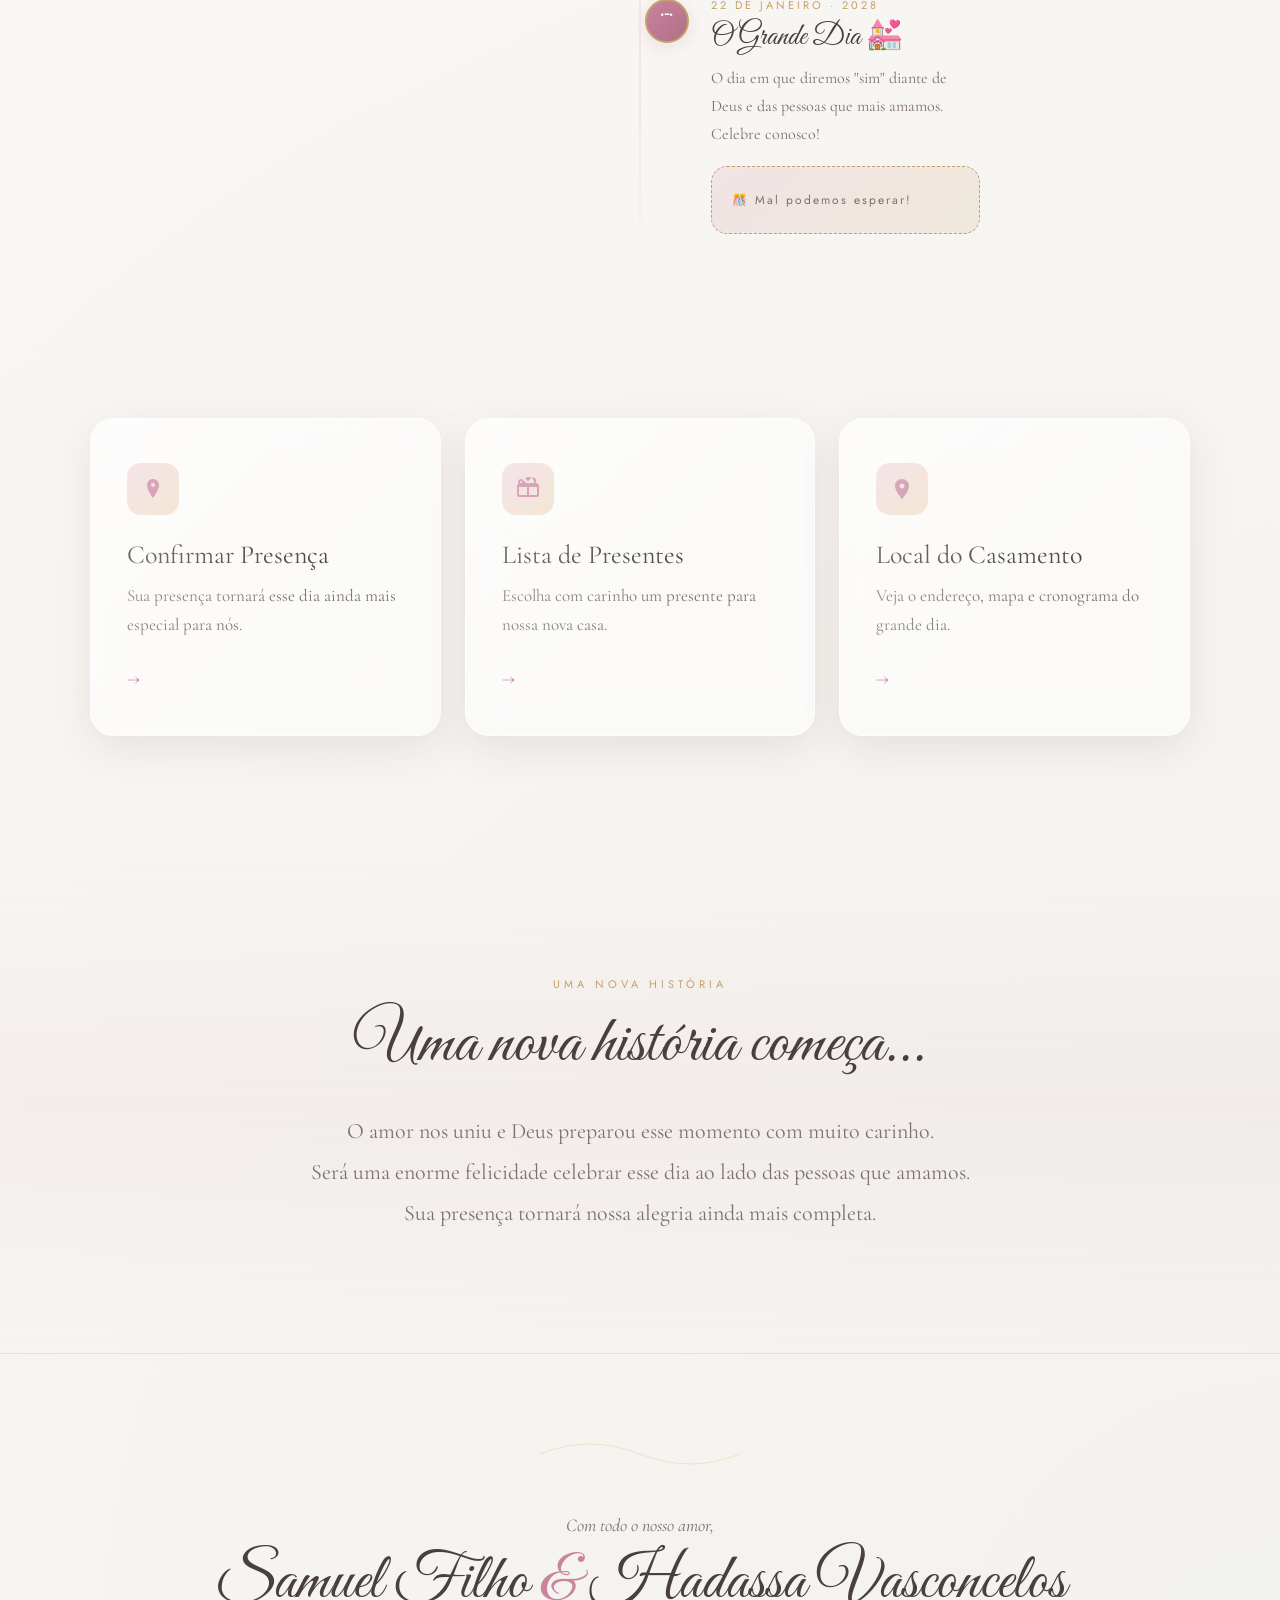
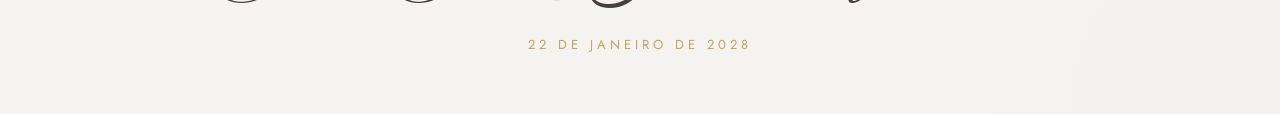
==== commit e5829588: "Save latest site updates" ====
--- a/index.html
+++ b/index.html
@@ -3,8 +3,16 @@
 <head>
   <meta charset="UTF-8">
   <meta name="viewport" content="width=device-width, initial-scale=1.0">
-  <title>Samuel Filho & Hadassa Gabrielle · 22.01.2028</title>
-  <meta name="description" content="Casamento de Samuel Filho e Hadassa Gabrielle — 22 de Janeiro de 2028">
+  <title>Samuel Filho & Hadassa Vasconcelos · 22.01.2028</title>
+  <meta name="description" content="Casamento de Samuel Filho e Hadassa Vasconcelos — 22 de Janeiro de 2028">
+  <!-- Favicon -->
+  <link rel="icon" type="image/svg+xml" href="favicon.svg">
+  <!-- Open Graph: aparece quando o link é compartilhado no WhatsApp / redes sociais -->
+  <meta property="og:title" content="Samuel &amp; Hadassa · 22.01.2028 💍">
+  <meta property="og:description" content="Você está convidado para o nosso casamento! 22 de Janeiro de 2028 · No Jardiim, Gravatá — PE">
+  <meta property="og:type" content="website">
+  <meta property="og:image" content="assets/casal-aquarela.png">
+  <meta name="theme-color" content="#c9849e">
   <link rel="preconnect" href="https://fonts.googleapis.com">
   <link rel="preconnect" href="https://fonts.gstatic.com" crossorigin>
   <link href="https://fonts.googleapis.com/css2?family=Cormorant+Garamond:ital,wght@0,300;0,400;0,500;0,600;1,300;1,400&family=Great+Vibes&family=Jost:wght@300;400;500&display=swap" rel="stylesheet">
@@ -12,6 +20,8 @@
 </head>
 <body>
 
+
+
   <!-- LOADER -->
   <div id="loader">
     <div class="loader-inner">
@@ -19,6 +29,16 @@
       <div class="loader-monogram">S <span>&</span> H</div>
     </div>
   </div>
+
+  <!-- MÚSICA DE FUNDO
+       Para ativar: coloque seu arquivo de música em assets/musica.mp3
+       O botão aparece no canto inferior esquerdo da tela -->
+  <button id="musicBtn" aria-label="Tocar música de fundo" title="Música ambiente">
+    <svg viewBox="0 0 24 24"><path d="M12 3v10.55c-.59-.34-1.27-.55-2-.55-2.21 0-4 1.79-4 4s1.79 4 4 4 4-1.79 4-4V7h4V3h-6z"/></svg>
+  </button>
+  <audio id="bgMusic" loop>
+    <source src="assets/musica.mp3" type="audio/mpeg">
+  </audio>
 
   <!-- NAV -->
   <nav id="navbar">
@@ -56,7 +76,7 @@
       <h1 class="hero-title reveal-delay-1">
         <span class="hero-name">Samuel Filho</span>
         <span class="amp">&</span>
-        <span class="hero-name">Hadassa Gabrielle</span>
+        <span class="hero-name">Hadassa Vasconcelos</span>
       </h1>
       <div class="hero-divider reveal-delay-2">
         <span></span><svg viewBox="0 0 24 24"><path d="M12 21.593c-5.63-5.539-11-10.297-11-14.402 0-3.791 3.068-5.191 5.281-5.191 1.312 0 4.151.501 5.719 4.457 1.59-3.968 4.464-4.447 5.726-4.447 2.54 0 5.274 1.621 5.274 5.181 0 4.069-5.136 8.625-11 14.402z"/></svg><span></span>
@@ -114,6 +134,73 @@
       </p>
     </div>
   </section>
+
+  <!-- NOSSA HISTÓRIA ─ Linha do Tempo -->
+  <section class="history-section" id="historia">
+    <div class="container">
+      <div class="section-label reveal">Nossa Jornada</div>
+      <h2 class="section-title reveal">Nossa História</h2>
+      <div class="timeline-v">
+
+        <!-- MARCO 1 -->
+        <div class="tl-item reveal">
+          <div class="tl-dot">
+            <svg viewBox="0 0 24 24"><path d="M12 21.593c-5.63-5.539-11-10.297-11-14.402 0-3.791 3.068-5.191 5.281-5.191 1.312 0 4.151.501 5.719 4.457 1.59-3.968 4.464-4.447 5.726-4.447 2.54 0 5.274 1.621 5.274 5.181 0 4.069-5.136 8.625-11 14.402z"/></svg>
+          </div>
+          <div class="tl-content">
+            <div class="tl-date">24 de Janeiro · 2021</div>
+            <h3>Nos Conhecemos</h3>
+            <p>O destino nos colocou no mesmo caminho e tudo começou com um simples encontro cheio de significado.</p>
+            <img src="assets/historia/encontro.jpg" alt="Quando nos conhecemos">
+          </div>
+        </div>
+
+        <!-- MARCO 2 -->
+        <div class="tl-item reveal">
+          <div class="tl-dot">
+            <svg viewBox="0 0 24 24"><path d="M12 21.593c-5.63-5.539-11-10.297-11-14.402 0-3.791 3.068-5.191 5.281-5.191 1.312 0 4.151.501 5.719 4.457 1.59-3.968 4.464-4.447 5.726-4.447 2.54 0 5.274 1.621 5.274 5.181 0 4.069-5.136 8.625-11 14.402z"/></svg>
+          </div>
+          <div class="tl-content">
+            <div class="tl-date">09 de Setembro · 2024</div>
+            <h3>Início do Namoro</h3>
+            <p>Após cultivarmos uma bela amizade, nossos corações disseram sim. Oficialmente juntos e apaixonados!</p>
+            <img src="assets/historia/namoro.jpeg" alt="Início do namoro">
+          </div>
+        </div>
+
+        <!-- MARCO 3 — PLACEHOLDER (edite quando chegar a hora) -->
+        <div class="tl-item reveal">
+          <div class="tl-dot tl-dot--star">
+            <svg viewBox="0 0 24 24"><path d="M12 2l3.09 6.26L22 9.27l-5 4.87 1.18 6.88L12 17.77l-6.18 3.25L7 14.14 2 9.27l6.91-1.01L12 2z"/></svg>
+          </div>
+          <div class="tl-content">
+            <div class="tl-date">Em breve... ✨</div>
+            <h3>Noivado 💍</h3>
+            <p>Este capítulo especial ainda está sendo escrito pelo Autor da nossa história...</p>
+            <!-- 📸 FOTO: Quando acontecer, adicione: <img src="assets/historia/noivado.jpg" alt="Noivado"> -->
+            <div class="tl-photo-placeholder tl-photo-placeholder--glow">💍 Em breve...</div>
+          </div>
+        </div>
+
+        <!-- MARCO 4 -->
+        <div class="tl-item reveal">
+          <div class="tl-dot tl-dot--wedding">
+            <svg viewBox="0 0 24 24"><path d="M9 2h6v2H9zm3 16c-2.2 0-4-1.8-4-4V8h8v6c0 2.2-1.8 4-4 4zm4-16h1c1.1 0 2 .9 2 2v1h-3V2zM7 2H6C4.9 2 4 2.9 4 4v1h3V2zm9 6H8v6c0 2.2 1.8 4 4 4s4-1.8 4-4V8z"/></svg>
+          </div>
+          <div class="tl-content">
+            <div class="tl-date">22 de Janeiro · 2028</div>
+            <h3>O Grande Dia 💒</h3>
+            <p>O dia em que diremos "sim" diante de Deus e das pessoas que mais amamos. Celebre conosco!</p>
+            <!-- 📸 FOTO: Após o casamento, adicione: <img src="assets/historia/casamento.jpg" alt="Casamento"> -->
+            <div class="tl-photo-placeholder tl-photo-placeholder--wedding">🎊 Mal podemos esperar!</div>
+          </div>
+        </div>
+
+      </div>
+    </div>
+  </section>
+
+ 
 
   <!-- CARDS -->
   <section class="cards-section">
@@ -174,7 +261,7 @@
     <div class="container">
       <p class="footer-love">Com todo o nosso amor,</p>
       <h2 class="footer-names">
-        Samuel Filho <span>&</span> Hadassa Gabrielle
+        Samuel Filho <span>&</span> Hadassa Vasconcelos
       </h2>
       <p class="footer-date">22 de Janeiro de 2028</p>
     </div>
--- a/style.css
+++ b/style.css
@@ -270,15 +270,34 @@
   margin-bottom: 28px;
   display: inline-flex;
   flex-direction: column;
-  align-items: center;
-  gap: 0.2em;
+  justify-content: center;
+  align-items: center;
+  gap: 0.3em;
   text-align: center;
 }
+
+.hero-title .hero-name {
+  white-space: nowrap;
+  display: inline-block;
+}
+
 .hero-title .amp {
   font-size: .7em;
   color: var(--blush);
   line-height: 1;
-  margin: 0.18em 0 0.02em;
+  margin: 0;
+  width: 100%;
+  text-align: center;
+  display: block;
+}
+
+@media (max-width: 1080px) {
+  .hero-title .amp {
+    flex-basis: 100%;
+    text-align: center;
+  }
+}
+  margin: 0;
 }
 
 .hero-divider {
@@ -831,6 +850,377 @@
   .count-item { padding:12px 12px; min-width:60px; }
   .hero-photo { width:200px; height:200px; }
 }
+
+body, button, a, input, textarea, select {
+  cursor: auto !important;
+}
+
+/* ──────────────── BACKGROUND TEXTURE ──────────────── */
+body::before {
+  content: '';
+  position: fixed;
+  inset: 0;
+  background-image: radial-gradient(circle, rgba(201,132,158,.035) 1px, transparent 1px);
+  background-size: 28px 28px;
+  pointer-events: none;
+  z-index: 0;
+}
+.hero, section, footer, nav { position: relative; z-index: 1; }
+
+
+
+/* ──────────────── MUSIC BUTTON ──────────────── */
+#musicBtn {
+  position: fixed;
+  left: 30px;
+  bottom: 30px;
+  width: 48px;
+  height: 48px;
+  background: var(--glass-bg);
+  backdrop-filter: var(--blur);
+  -webkit-backdrop-filter: var(--blur);
+  border: 1px solid var(--glass-bd);
+  border-radius: 50%;
+  display: flex;
+  align-items: center;
+  justify-content: center;
+  cursor: pointer;
+  z-index: 900;
+  box-shadow: var(--shadow-m);
+  transition: transform .3s ease, box-shadow .3s ease, background .3s ease;
+}
+#musicBtn:hover { transform: scale(1.12); box-shadow: var(--shadow-l); }
+#musicBtn svg  { width:22px; height:22px; fill:var(--blush); transition: fill .3s; }
+#musicBtn.playing { background: var(--blush); border-color: var(--blush); }
+#musicBtn.playing svg { fill: white; }
+
+.music-wave {
+  display: flex;
+  align-items: flex-end;
+  gap: 3px;
+  height: 18px;
+}
+.music-wave span {
+  display: block;
+  width: 3px;
+  border-radius: 2px;
+  background: white;
+  animation: wave .8s ease-in-out infinite;
+}
+.music-wave span:nth-child(2) { animation-delay: .15s; }
+.music-wave span:nth-child(3) { animation-delay: .30s; }
+@keyframes wave {
+  0%,100% { height: 4px; }
+  50%      { height: 18px; }
+}
+
+/* ──────────────── GLASS CARD — ENHANCED GLOW ──────────────── */
+.glass-card::after {
+  content: '';
+  position: absolute;
+  inset: 0;
+  border-radius: 24px;
+  opacity: 0;
+  background: radial-gradient(circle at 50% 0%, rgba(201,132,158,.18), transparent 65%);
+  transition: opacity .4s ease;
+  pointer-events: none;
+}
+.glass-card:hover::after { opacity: 1; }
+
+/* ──────────────── NOSSA HISTÓRIA — VERTICAL TIMELINE ──────────────── */
+.history-section {
+  padding: 120px 0;
+}
+.history-section .container {
+  text-align: center;
+}
+.timeline-v {
+  position: relative;
+  max-width: 680px;
+  margin: 60px auto 0;
+  display: flex;
+  flex-direction: column;
+}
+.timeline-v::before {
+  content: '';
+  position: absolute;
+  left: 50%;
+  top: 20px; bottom: 40px;
+  width: 1px;
+  background: linear-gradient(to bottom, transparent, var(--blush-lt) 10%, var(--blush-lt) 90%, transparent);
+  transform: translateX(-50%);
+}
+
+/* Odd items: left side */
+.tl-item {
+  position: relative;
+  width: 46%;
+  padding: 0 44px 64px 0;
+  text-align: right;
+  align-self: flex-start;
+}
+/* Even items: right side */
+.tl-item:nth-child(even) {
+  align-self: flex-end;
+  padding: 0 0 64px 44px;
+  text-align: left;
+}
+
+/* Dot — centered on the line */
+.tl-dot {
+  position: absolute;
+  right: -22px;
+  top: 2px;
+  width: 44px;
+  height: 44px;
+  border-radius: 50%;
+  background: linear-gradient(135deg, var(--blush-lt), var(--champ-lt));
+  border: 2px solid var(--blush);
+  display: flex;
+  align-items: center;
+  justify-content: center;
+  z-index: 2;
+  box-shadow: 0 4px 16px rgba(201,132,158,.2);
+}
+.tl-item:nth-child(even) .tl-dot {
+  right: auto;
+  left: -22px;
+}
+.tl-dot svg { width:18px; height:18px; fill:var(--blush); }
+
+.tl-dot--star { background: linear-gradient(135deg, #f0ebe8, #f7f0e8); border-color: var(--champ); }
+.tl-dot--star svg { fill: var(--champ); }
+
+.tl-dot--wedding {
+  background: linear-gradient(135deg, var(--blush), #b06f88);
+  border-color: var(--champ);
+  animation: dotPulse 2.5s ease-in-out infinite;
+}
+.tl-dot--wedding svg { fill: white; }
+@keyframes dotPulse {
+  0%,100% { box-shadow: 0 4px 16px rgba(201,132,158,.2); }
+  50%      { box-shadow: 0 4px 28px rgba(201,132,158,.5); }
+}
+
+.tl-date {
+  font-family: var(--font-sans);
+  font-size: 11px;
+  letter-spacing: 3px;
+  text-transform: uppercase;
+  color: var(--champ);
+  margin-bottom: 8px;
+}
+.tl-content h3 {
+  font-family: var(--font-display);
+  font-size: 30px;
+  font-weight: normal;
+  color: var(--text);
+  margin-bottom: 10px;
+  line-height: 1.1;
+}
+.tl-content p {
+  font-size: 16px;
+  line-height: 1.75;
+  color: var(--text-lt);
+  margin-bottom: 18px;
+}
+
+/* Photo placeholder — removed when real photo added */
+.tl-photo-placeholder {
+  background: linear-gradient(135deg, var(--blush-lt), var(--champ-lt));
+  border: 1.5px dashed var(--blush);
+  border-radius: 16px;
+  padding: 24px 20px;
+  font-family: var(--font-sans);
+  font-size: 12px;
+  letter-spacing: 2px;
+  color: var(--text-lt);
+  transition: background .3s;
+}
+.tl-photo-placeholder--glow {
+  border-color: var(--champ);
+  animation: phGlow 3s ease-in-out infinite;
+}
+@keyframes phGlow {
+  0%,100% { box-shadow: none; }
+  50%      { box-shadow: 0 0 20px rgba(196,162,101,.3); }
+}
+.tl-photo-placeholder--wedding {
+  background: linear-gradient(135deg, rgba(201,132,158,.15), rgba(196,162,101,.15));
+  border-color: var(--champ);
+}
+/* Real photo style (when user swaps placeholder): */
+.tl-content img {
+  width: 100%;
+  border-radius: 16px;
+  object-fit: cover;
+  max-height: 220px;
+  display: block;
+  box-shadow: var(--shadow-s);
+}
+
+@media(max-width: 680px) {
+  .timeline-v::before { left: 20px; transform: none; }
+  .tl-item,
+  .tl-item:nth-child(even) {
+    width: 100%;
+    align-self: auto;
+    padding: 0 0 52px 62px;
+    text-align: left;
+  }
+  .tl-dot,
+  .tl-item:nth-child(even) .tl-dot {
+    left: -2px;
+    right: auto;
+    top: 0;
+  }
+}
+
+
+
+/* Placeholder shown until real photos are added */
+.gallery-placeholder {
+  width: 100%; height: 100%;
+  display: flex;
+  flex-direction: column;
+  align-items: center;
+  justify-content: center;
+  gap: 10px;
+}
+.gallery-placeholder span { font-size: 36px; opacity: .6; }
+.gallery-placeholder p {
+  font-family: var(--font-sans);
+  font-size: 11px;
+  letter-spacing: 2px;
+  text-transform: uppercase;
+  color: var(--text-lt);
+}
+
+/* Real image styles (applied automatically when <img> is added) */
+.gallery-item img {
+  width: 100%; height: 100%;
+  object-fit: cover;
+  transition: transform .5s ease;
+  display: block;
+}
+.gallery-item:hover img { transform: scale(1.08); }
+
+.gallery-overlay {
+  position: absolute;
+  inset: 0;
+  background: linear-gradient(135deg, rgba(201,132,158,.7), rgba(196,162,101,.5));
+  display: flex;
+  align-items: center;
+  justify-content: center;
+  opacity: 0;
+  transition: opacity .35s ease;
+  border-radius: 20px;
+}
+.gallery-item:hover .gallery-overlay { opacity: 1; }
+.gallery-overlay svg { width: 36px; height: 36px; fill: white; }
+
+@media(max-width: 700px) {
+  .gallery-grid {
+    grid-template-columns: 1fr 1fr;
+    grid-auto-rows: 150px;
+  }
+  .gallery-item--wide { grid-column: span 2; }
+  .gallery-item--tall { grid-row: auto; }
+}
+
+/* ──────────────── LIGHTBOX ──────────────── */
+#lightbox {
+  display: none;
+  position: fixed;
+  inset: 0;
+  background: rgba(28, 18, 18, .92);
+  backdrop-filter: blur(10px);
+  -webkit-backdrop-filter: blur(10px);
+  z-index: 999998;
+  align-items: center;
+  justify-content: center;
+  animation: lbFadeIn .3s ease;
+}
+#lightbox.open { display: flex; }
+@keyframes lbFadeIn { from{opacity:0} to{opacity:1} }
+
+#lightboxContent {
+  max-width: 85vw;
+  max-height: 85vh;
+  border-radius: 20px;
+  overflow: hidden;
+  animation: lbZoomIn .35s cubic-bezier(.4,0,.2,1);
+}
+@keyframes lbZoomIn { from{transform:scale(.9);opacity:0} to{transform:scale(1);opacity:1} }
+#lightboxContent img { width:100%; height:100%; object-fit:contain; display:block; }
+.lb-placeholder {
+  width: 65vw;
+  height: 55vh;
+  display: flex;
+  flex-direction: column;
+  align-items: center;
+  justify-content: center;
+  background: linear-gradient(135deg, rgba(201,132,158,.15), rgba(196,162,101,.1));
+  border-radius: 20px;
+  gap: 16px;
+  border: 1.5px dashed rgba(201,132,158,.4);
+}
+.lb-placeholder span { font-size: 72px; }
+.lb-placeholder p {
+  font-family: var(--font-sans);
+  font-size: 13px;
+  letter-spacing: 2px;
+  color: rgba(255,255,255,.5);
+  text-align: center;
+  max-width: 320px;
+}
+
+#lightboxClose, #lightboxPrev, #lightboxNext {
+  position: fixed;
+  background: rgba(255,255,255,.12);
+  backdrop-filter: blur(6px);
+  -webkit-backdrop-filter: blur(6px);
+  border: 1px solid rgba(255,255,255,.18);
+  color: white;
+  border-radius: 50%;
+  display: flex;
+  align-items: center;
+  justify-content: center;
+  cursor: pointer;
+  transition: background .25s ease, transform .25s ease;
+  line-height: 1;
+  padding: 0;
+}
+#lightboxClose { top:20px; right:20px; width:44px; height:44px; font-size:22px; }
+#lightboxPrev  { left:20px; top:50%; transform:translateY(-50%); width:52px; height:52px; font-size:32px; }
+#lightboxNext  { right:20px; top:50%; transform:translateY(-50%); width:52px; height:52px; font-size:32px; }
+#lightboxClose:hover { background:rgba(201,132,158,.5); }
+#lightboxPrev:hover  { background:rgba(201,132,158,.4); transform:translateY(-50%) translateX(-3px); }
+#lightboxNext:hover  { background:rgba(201,132,158,.4); transform:translateY(-50%) translateX(3px); }
+
+
+/* ──────────────── GIFT BADGE ──────────────── */
+.gift-card { position: relative; overflow: hidden; }
+.gift-badge {
+  position: absolute;
+  top: 14px; right: 14px;
+  background: linear-gradient(135deg, var(--blush), #b06f88);
+  color: white;
+  font-family: var(--font-sans);
+  font-size: 9px;
+  letter-spacing: 1.5px;
+  text-transform: uppercase;
+  padding: 5px 12px;
+  border-radius: 20px;
+  box-shadow: 0 4px 12px rgba(201,132,158,.4);
+  white-space: nowrap;
+}
+
+/* ──────────────── RESPONSIVE (additions) ──────────────── */
+@media(max-width: 900px) {
+  #musicBtn { left: 20px; bottom: 20px; }
+}
+
 @media(prefers-reduced-motion:reduce){
   *, *::before, *::after { animation-duration:.01ms !important; transition-duration:.01ms !important; }
 }
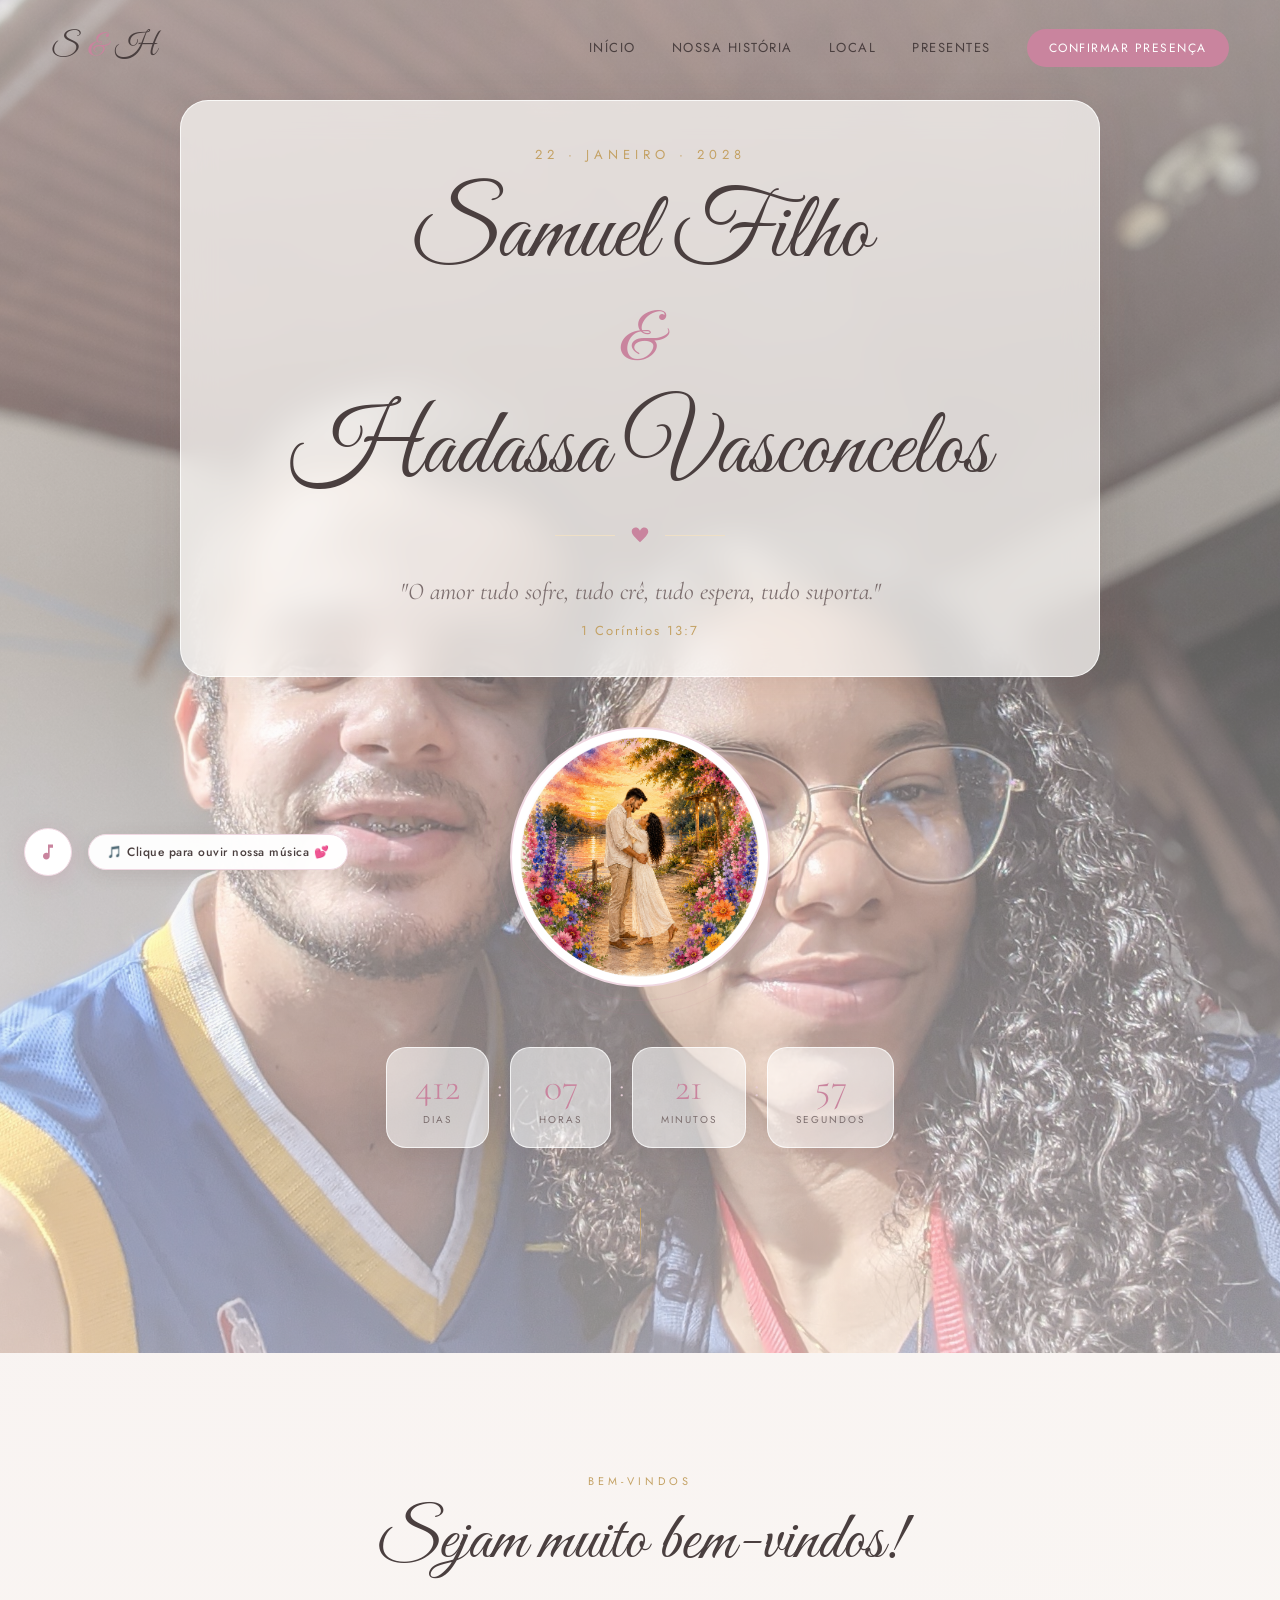
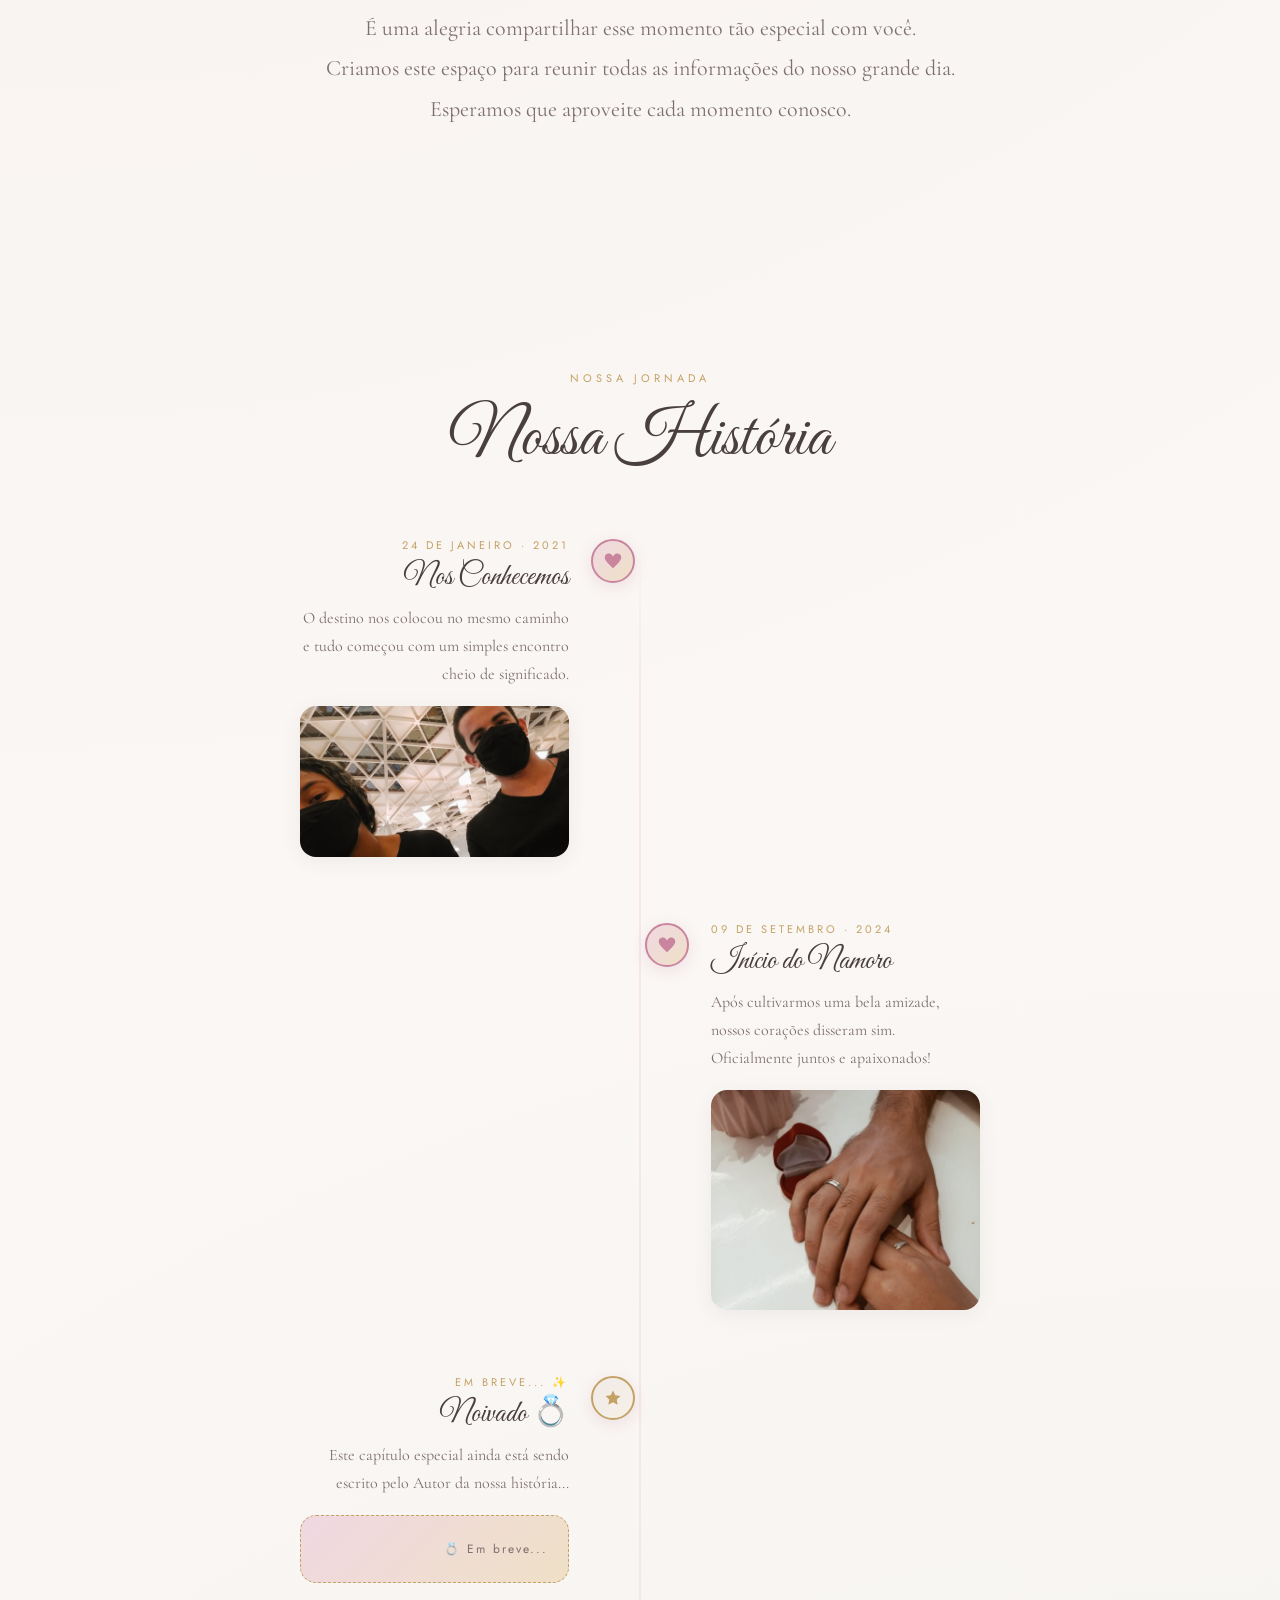
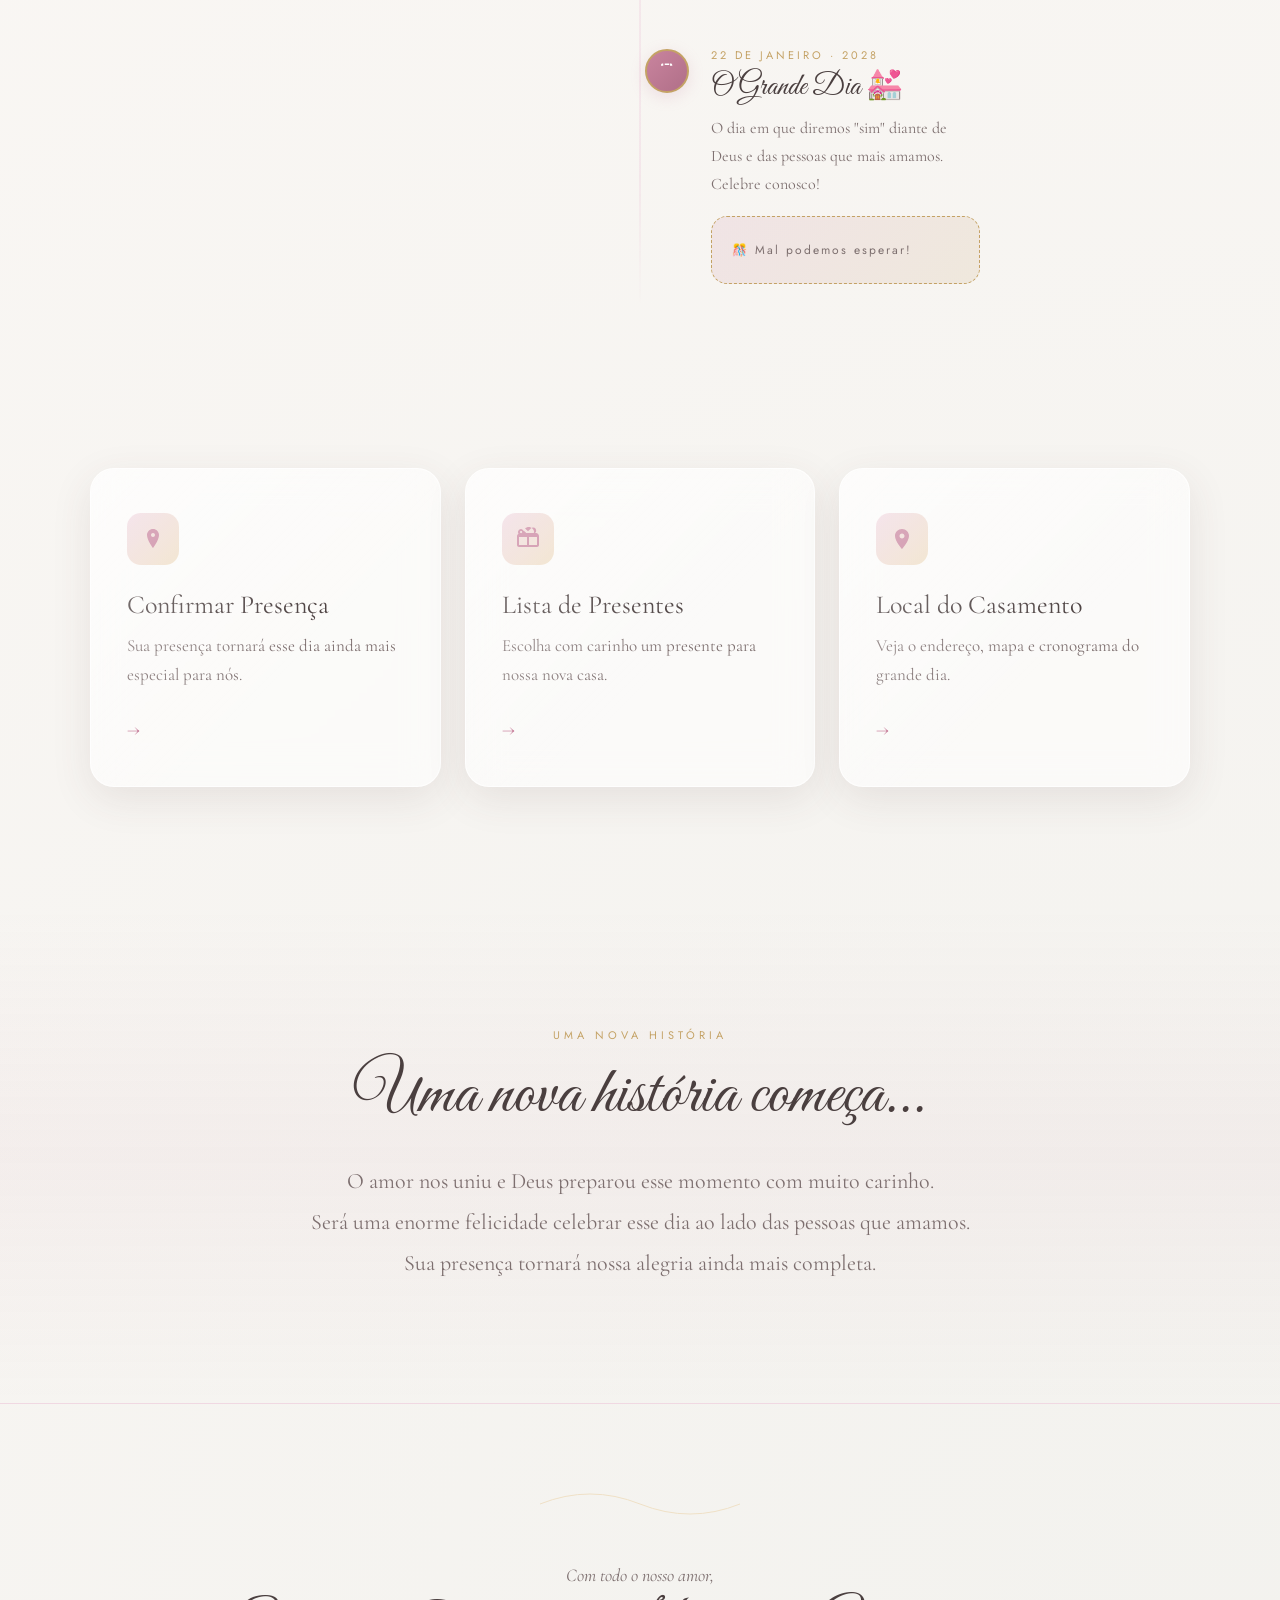
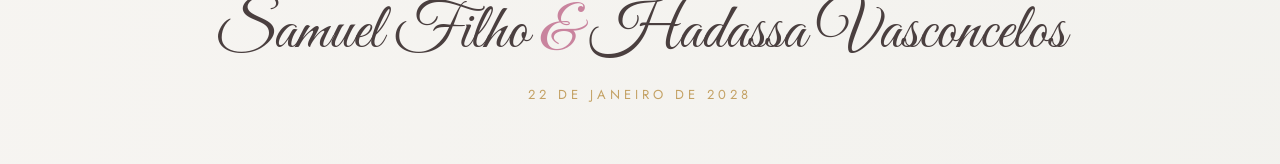
==== commit 26eefa78: "Ajusta layout do player de musica e adiciona memoria de reproducao continua entre paginas" ====
--- a/index.html
+++ b/index.html
@@ -30,15 +30,16 @@
     </div>
   </div>
 
-  <!-- MÚSICA DE FUNDO
-       Para ativar: coloque seu arquivo de música em assets/musica.mp3
-       O botão aparece no canto inferior esquerdo da tela -->
-  <button id="musicBtn" aria-label="Tocar música de fundo" title="Música ambiente">
-    <svg viewBox="0 0 24 24"><path d="M12 3v10.55c-.59-.34-1.27-.55-2-.55-2.21 0-4 1.79-4 4s1.79 4 4 4 4-1.79 4-4V7h4V3h-6z"/></svg>
-  </button>
-  <audio id="bgMusic" loop>
-    <source src="assets/musica.mp3" type="audio/mpeg">
-  </audio>
+  <!-- MÚSICA DE FUNDO COM BALÃO DE DICA -->
+  <div class="music-player-container">
+    <button id="musicBtn" aria-label="Tocar música dos noivos" title="Tocar música ambiente">
+      <svg viewBox="0 0 24 24"><path d="M12 3v10.55c-.59-.34-1.27-.55-2-.55-2.21 0-4 1.79-4 4s1.79 4 4 4 4-1.79 4-4V7h4V3h-6z"/></svg>
+    </button>
+    <div class="music-hint" id="musicHint">🎵 Clique para ouvir nossa música 💕</div>
+    <audio id="bgMusic" loop>
+      <source src="assets/musica.mp3" type="audio/mpeg">
+    </audio>
+  </div>
 
   <!-- NAV -->
   <nav id="navbar">
@@ -49,7 +50,7 @@
         <li><a href="#nossa-historia">Nossa História</a></li>
         <li><a href="local.html">Local</a></li>
         <li><a href="presentes.html">Presentes</a></li>
-        <li><a href="https://noivos.casar.com/samuel-e-hadassa/#/rsvp" target="_blank" class="nav-cta">Confirmar Presença</a></li>
+        <li><a href="rsvp.html" class="nav-cta">Confirmar Presença</a></li>
       </ul>
       <button class="nav-toggle" id="navToggle" aria-label="Menu">
         <span></span><span></span><span></span>
@@ -63,28 +64,38 @@
     <a href="#nossa-historia" onclick="closeMobile()">Nossa História</a>
     <a href="local.html">Local</a>
     <a href="presentes.html">Presentes</a>
-    <a href="https://noivos.casar.com/samuel-e-hadassa/#/rsvp" target="_blank" class="mobile-cta">Confirmar Presença</a>
+    <a href="rsvp.html" class="mobile-cta">Confirmar Presença</a>
   </div>
 
   <!-- HERO -->
   <section class="hero" id="inicio">
     <div class="hero-bg">
+      <!-- SLIDESHOW DE FOTOS DE FUNDO -->
+      <div class="hero-slideshow" id="heroSlideshow">
+        <div class="hero-slide active" style="background-image: url('assets/hero1.jpg')"></div>
+        <div class="hero-slide" style="background-image: url('assets/hero2.jpeg')"></div>
+        <div class="hero-slide" style="background-image: url('assets/hero3.jpg')"></div>
+      </div>
+      <!-- Véu suave para manter textos legíveis -->
+      <div class="hero-overlay"></div>
       <div class="hero-petals" id="petals"></div>
     </div>
     <div class="hero-content">
-      <p class="hero-eyebrow reveal">22 · Janeiro · 2028</p>
-      <h1 class="hero-title reveal-delay-1">
-        <span class="hero-name">Samuel Filho</span>
-        <span class="amp">&</span>
-        <span class="hero-name">Hadassa Vasconcelos</span>
-      </h1>
-      <div class="hero-divider reveal-delay-2">
-        <span></span><svg viewBox="0 0 24 24"><path d="M12 21.593c-5.63-5.539-11-10.297-11-14.402 0-3.791 3.068-5.191 5.281-5.191 1.312 0 4.151.501 5.719 4.457 1.59-3.968 4.464-4.447 5.726-4.447 2.54 0 5.274 1.621 5.274 5.181 0 4.069-5.136 8.625-11 14.402z"/></svg><span></span>
-      </div>
-      <p class="hero-verse reveal-delay-3">
-        "O amor tudo sofre, tudo crê, tudo espera, tudo suporta."
-      </p>
-      <p class="hero-ref reveal-delay-3">1 Coríntios 13:7</p>
+      <div class="hero-text-card">
+        <p class="hero-eyebrow reveal">22 · Janeiro · 2028</p>
+        <h1 class="hero-title reveal-delay-1">
+          <span class="hero-name">Samuel Filho</span>
+          <span class="amp">&</span>
+          <span class="hero-name">Hadassa Vasconcelos</span>
+        </h1>
+        <div class="hero-divider reveal-delay-2">
+          <span></span><svg viewBox="0 0 24 24"><path d="M12 21.593c-5.63-5.539-11-10.297-11-14.402 0-3.791 3.068-5.191 5.281-5.191 1.312 0 4.151.501 5.719 4.457 1.59-3.968 4.464-4.447 5.726-4.447 2.54 0 5.274 1.621 5.274 5.181 0 4.069-5.136 8.625-11 14.402z"/></svg><span></span>
+        </div>
+        <p class="hero-verse reveal-delay-3">
+          "O amor tudo sofre, tudo crê, tudo espera, tudo suporta."
+        </p>
+        <p class="hero-ref reveal-delay-3">1 Coríntios 13:7</p>
+      </div>
 
       <div class="hero-photo reveal-delay-2">
         <div class="photo-frame">
@@ -207,7 +218,7 @@
     <div class="container">
       <div class="cards-grid">
 
-        <a href="https://noivos.casar.com/samuel-e-hadassa/#/rsvp" target="_blank" class="glass-card reveal">
+        <a href="rsvp.html" class="glass-card reveal">
           <div class="glass-card-icon">
             <svg viewBox="0 0 24 24"><path d="M12 2C8.686 2 6 4.686 6 8c0 5.25 6 13 6 13s6-7.75 6-13c0-3.314-2.686-6-6-6zm0 8c-1.104 0-2-.896-2-2s.896-2 2-2 2 .896 2 2-.896 2-2 2z"/></svg>
           </div>
--- a/style.css
+++ b/style.css
@@ -234,6 +234,49 @@
   overflow: hidden;
 }
 
+/* ── HERO SLIDESHOW ────────────────────────────── */
+.hero-slideshow {
+  position: absolute;
+  inset: 0;
+  z-index: 0;
+}
+
+/* Cada slide é uma foto de fundo cobrindo 100% da área */
+.hero-slide {
+  position: absolute;
+  inset: 0;
+  background-size: cover;
+  background-position: center center;
+  opacity: 0;
+  transition: opacity 1.8s ease-in-out;
+  transform: scale(1.04); /* leve zoom para cobrir bordas durante a transição */
+}
+
+/* A foto ativa fica visível */
+.hero-slide.active {
+  opacity: 1;
+}
+
+/* Véu gradiente por cima das fotos — mantém os textos legíveis */
+.hero-overlay {
+  position: absolute;
+  inset: 0;
+  z-index: 1;
+  background: linear-gradient(
+    to bottom,
+    rgba(250, 247, 244, 0.58) 0%,
+    rgba(250, 247, 244, 0.38) 45%,
+    rgba(250, 247, 244, 0.58) 100%
+  );
+}
+
+/* Pétalas ficam acima do overlay */
+.hero-bg .hero-petals {
+  position: relative;
+  z-index: 2;
+}
+
+
 /* Falling petals */
 .petal {
   position: absolute;
@@ -249,7 +292,24 @@
   100% { transform:translateY(100vh) rotate(720deg); opacity:0; }
 }
 
-.hero-content { position:relative; z-index:1; width:92%; max-width:700px; }
+.hero-content { position:relative; z-index:1; width:92%; max-width:920px; }
+
+/* Painel de vidro fosco atrás da data, nomes e versículo */
+.hero-text-card {
+  background: rgba(250, 247, 244, 0.75);
+  backdrop-filter: blur(16px);
+  -webkit-backdrop-filter: blur(16px);
+  border: 1px solid rgba(255, 255, 255, 0.80);
+  border-radius: 28px;
+  padding: 44px 48px 36px;
+  margin-bottom: 50px;
+  box-shadow: 0 8px 40px rgba(90, 60, 60, 0.10);
+}
+
+/* Remove a margem inferior do hero-ref dentro do card */
+.hero-text-card .hero-ref {
+  margin-bottom: 0;
+}
 
 .hero-eyebrow {
   font-family: var(--font-sans);
@@ -263,12 +323,12 @@
 
 .hero-title {
   font-family: var(--font-display);
-  font-size: clamp(60px, 10vw, 110px);
+  font-size: clamp(46px, 7.5vw, 94px);
   font-weight: normal;
   line-height: 1;
   color: var(--text);
   margin-bottom: 28px;
-  display: inline-flex;
+  display: flex;
   flex-direction: column;
   justify-content: center;
   align-items: center;
@@ -278,7 +338,7 @@
 
 .hero-title .hero-name {
   white-space: nowrap;
-  display: inline-block;
+  display: block;
 }
 
 .hero-title .amp {
@@ -296,8 +356,6 @@
     flex-basis: 100%;
     text-align: center;
   }
-}
-  margin: 0;
 }
 
 .hero-divider {
@@ -600,6 +658,82 @@
 #topButton:hover { transform:translateY(-4px); box-shadow:0 12px 32px rgba(201,132,158,.45); }
 #topButton svg { width:22px; height:22px; fill:white; }
 
+/* ──────────────── MUSIC PLAYER & TOOLTIP ──────────────── */
+.music-player-container {
+  position: fixed;
+  left: 24px;
+  bottom: 24px;
+  z-index: 9999;
+  display: flex !important;
+  flex-direction: row !important;
+  align-items: center !important;
+  gap: 16px !important;
+}
+
+/* Balãozinho flutuante com dica ao lado direito do botão */
+.music-hint {
+  background: rgba(255, 255, 255, 0.96);
+  backdrop-filter: blur(12px);
+  -webkit-backdrop-filter: blur(12px);
+  border: 1px solid var(--blush-lt);
+  border-radius: 20px;
+  padding: 8px 18px;
+  font-family: var(--font-sans);
+  font-size: 12px;
+  font-weight: 500;
+  letter-spacing: 0.5px;
+  color: var(--text);
+  box-shadow: 0 4px 18px rgba(90, 60, 60, 0.12);
+  pointer-events: none;
+  animation: hintFloat 3s ease-in-out infinite;
+  white-space: nowrap;
+  transition: opacity .3s, transform .3s;
+}
+
+@keyframes hintFloat {
+  0%, 100% { transform: translateY(0); }
+  50% { transform: translateY(-3px); }
+}
+
+/* Botão circular de música */
+#musicBtn {
+  flex-shrink: 0;
+  width: 48px;
+  height: 48px;
+  border-radius: 50%;
+  background: var(--white);
+  border: 1px solid var(--blush-lt);
+  display: flex;
+  align-items: center;
+  justify-content: center;
+  cursor: pointer;
+  box-shadow: 0 4px 20px rgba(201, 132, 158, 0.25);
+  transition: transform 0.3s, box-shadow 0.3s, background 0.3s, border-color 0.3s;
+}
+
+#musicBtn:hover {
+  transform: scale(1.08);
+  box-shadow: 0 8px 24px rgba(201, 132, 158, 0.40);
+}
+
+#musicBtn svg {
+  width: 20px;
+  height: 20px;
+  fill: var(--blush);
+  transition: fill .3s;
+}
+
+#musicBtn.playing {
+  background: var(--blush);
+  border-color: var(--blush);
+  box-shadow: 0 0 0 4px rgba(201, 132, 158, 0.25);
+}
+
+#musicBtn.playing svg {
+  fill: white;
+}
+
+
 /* ──────────────── SUBPAGES ──────────────── */
 .hero-small {
   padding: 160px 0 80px;
@@ -844,11 +978,15 @@
   .count-item { padding:16px 18px; min-width:72px; }
   .count-item span { font-size:28px; }
   .count-sep { padding:0 4px; font-size:22px; }
+  .hero-title { font-size: clamp(48px, 8vw, 75px); }
+  .hero-title .hero-name { white-space: normal; }
 }
 @media(max-width:600px){
   .countdown { gap:0; }
   .count-item { padding:12px 12px; min-width:60px; }
   .hero-photo { width:200px; height:200px; }
+  .hero-title { font-size: clamp(34px, 9vw, 48px); }
+  .hero-title .hero-name { white-space: normal; }
 }
 
 body, button, a, input, textarea, select {
@@ -868,31 +1006,6 @@
 .hero, section, footer, nav { position: relative; z-index: 1; }
 
 
-
-/* ──────────────── MUSIC BUTTON ──────────────── */
-#musicBtn {
-  position: fixed;
-  left: 30px;
-  bottom: 30px;
-  width: 48px;
-  height: 48px;
-  background: var(--glass-bg);
-  backdrop-filter: var(--blur);
-  -webkit-backdrop-filter: var(--blur);
-  border: 1px solid var(--glass-bd);
-  border-radius: 50%;
-  display: flex;
-  align-items: center;
-  justify-content: center;
-  cursor: pointer;
-  z-index: 900;
-  box-shadow: var(--shadow-m);
-  transition: transform .3s ease, box-shadow .3s ease, background .3s ease;
-}
-#musicBtn:hover { transform: scale(1.12); box-shadow: var(--shadow-l); }
-#musicBtn svg  { width:22px; height:22px; fill:var(--blush); transition: fill .3s; }
-#musicBtn.playing { background: var(--blush); border-color: var(--blush); }
-#musicBtn.playing svg { fill: white; }
 
 .music-wave {
   display: flex;
@@ -1218,7 +1331,7 @@
 
 /* ──────────────── RESPONSIVE (additions) ──────────────── */
 @media(max-width: 900px) {
-  #musicBtn { left: 20px; bottom: 20px; }
+  .music-player-container { left: 16px; bottom: 16px; }
 }
 
 @media(prefers-reduced-motion:reduce){
